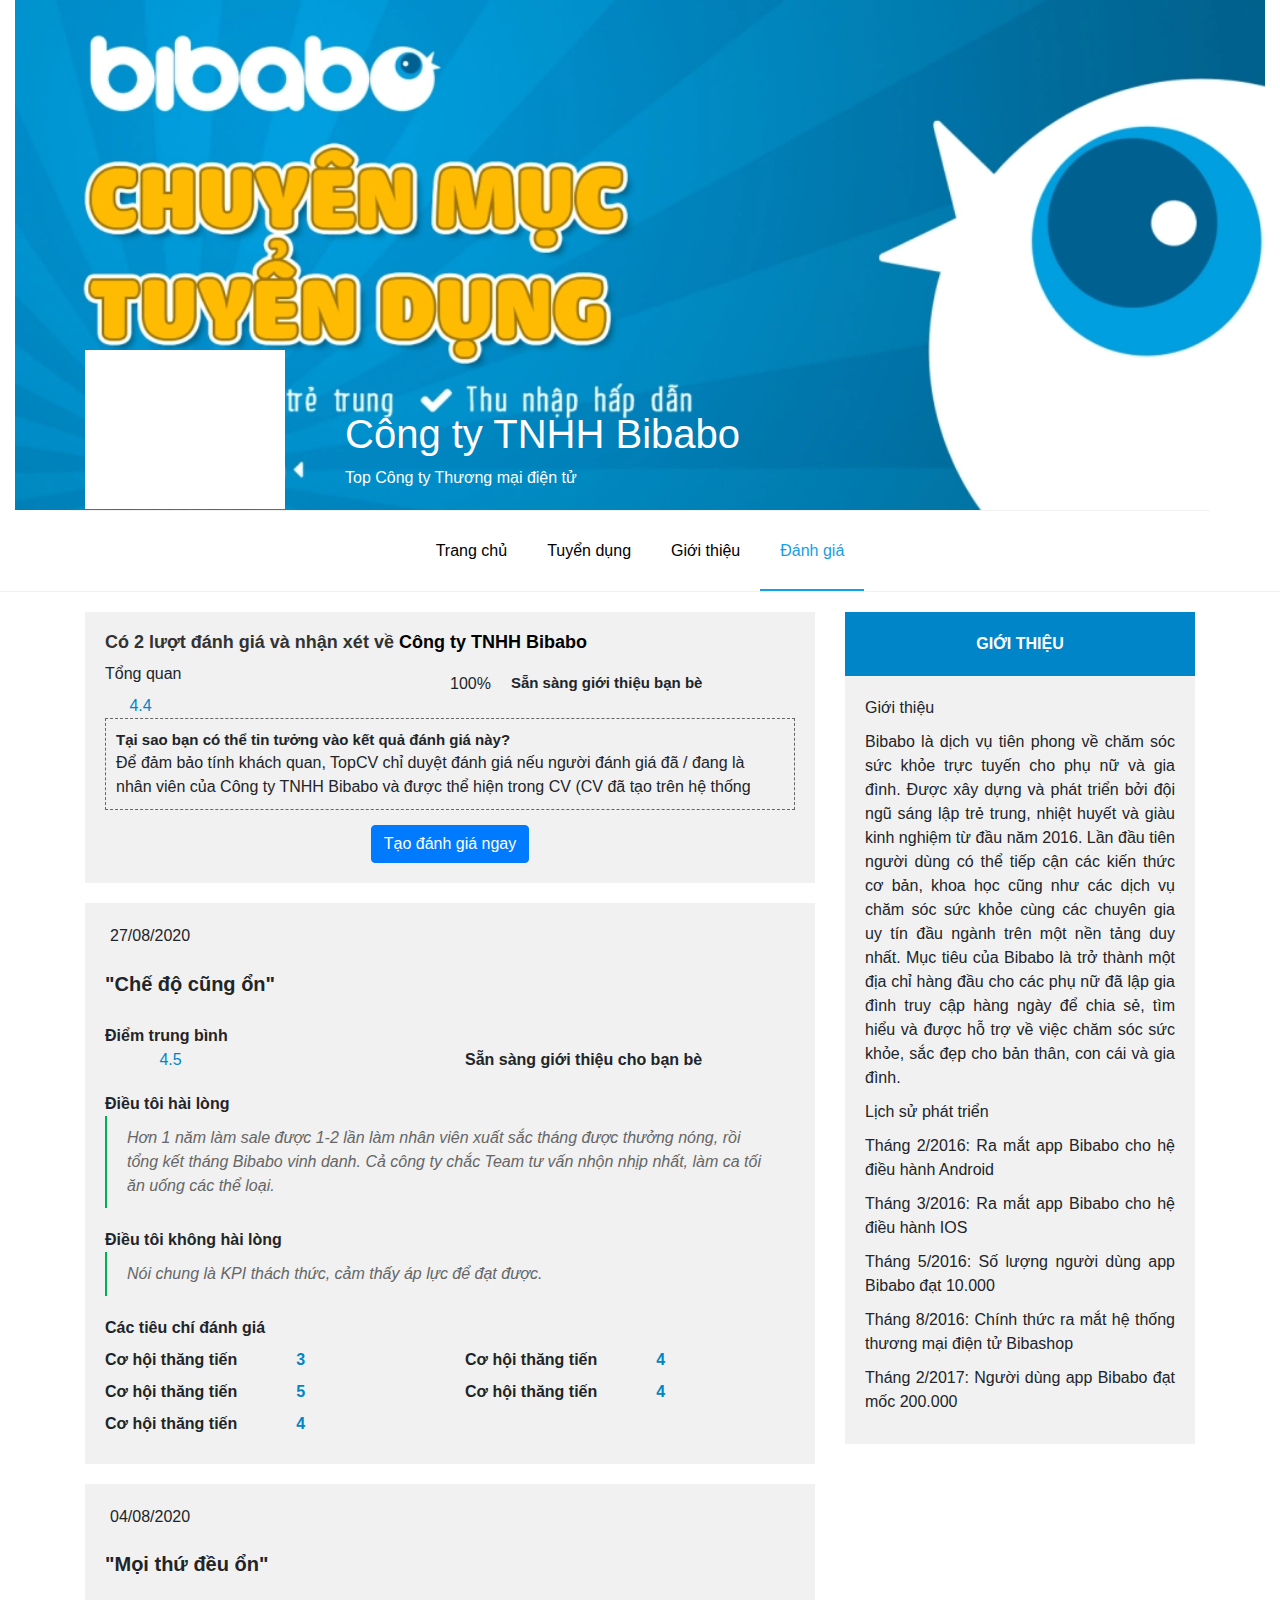
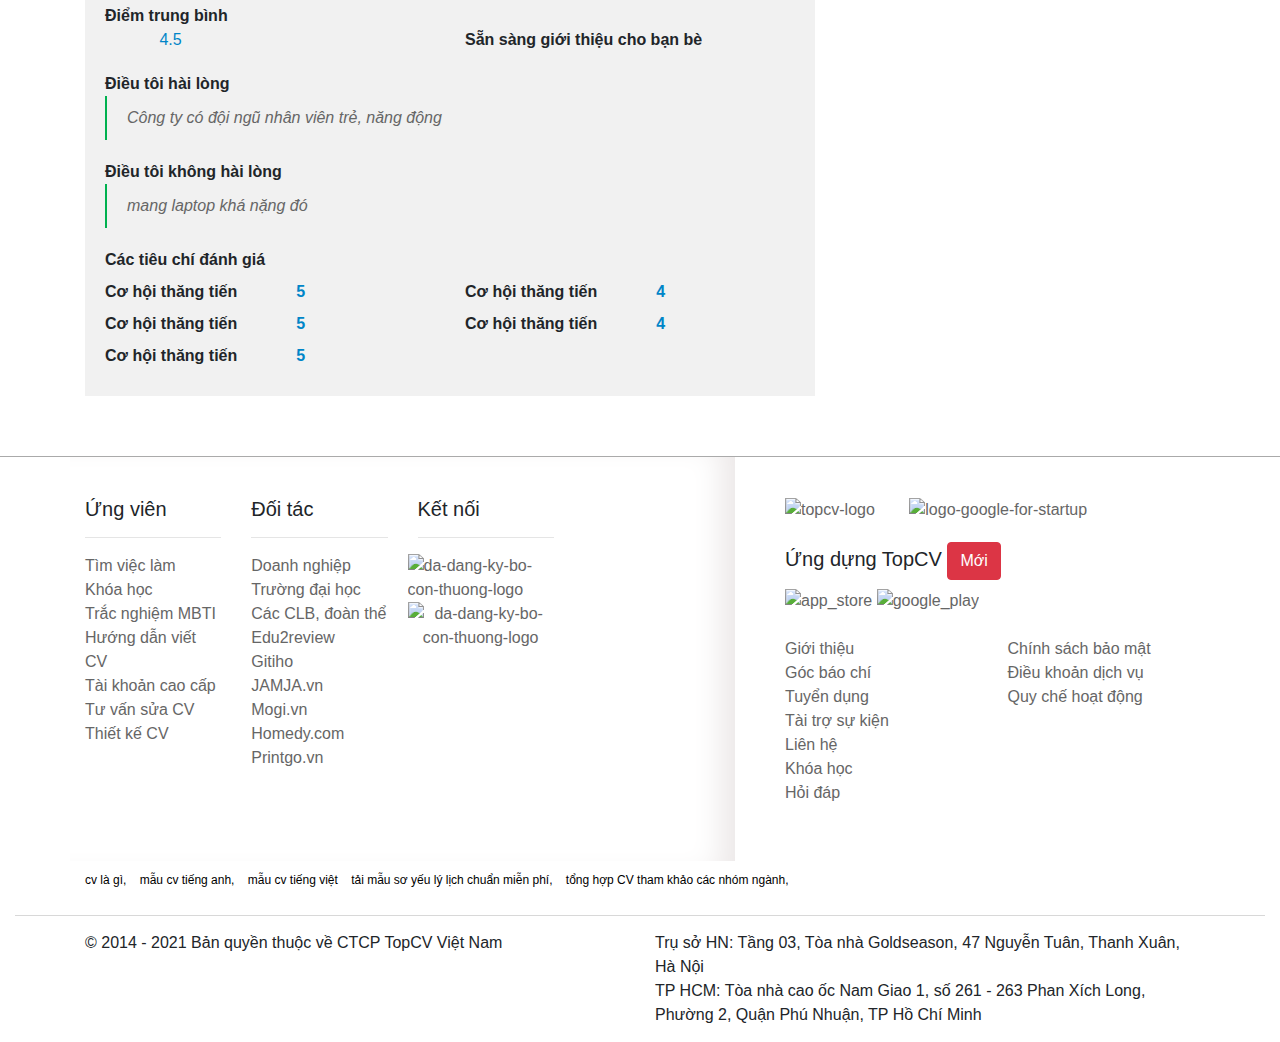
==== danhgia.html @ a56f19a6 "Test front-end" ====
<!doctype html>
<html lang="en">

<head>
    <title>Công ty TNHH Bibabo - Chuyên trang tuyển dụng</title>
    <!-- Required meta tags -->
    <meta charset="utf-8">
    <meta name="viewport" content="width=device-width, initial-scale=1, shrink-to-fit=no">
    <link rel="icon" href="https://www.topcv.vn/v3/images/new/favicon.ico" type="image/x-icon">

    <!-- Bootstrap CSS -->
    <link rel="stylesheet" href="css/bootstrap.min.css">
    <link rel="stylesheet" href="https://pro.fontawesome.com/releases/v5.10.0/css/all.css"
        integrity="sha384-AYmEC3Yw5cVb3ZcuHtOA93w35dYTsvhLPVnYs9eStHfGJvOvKxVfELGroGkvsg+p" crossorigin="anonymous" />
    <link rel="stylesheet" href="css/myCSS.css">

</head>

<body>
    <div class="container-fluid" id="header">
        <div id="banner">
            <!-- <img src="images/BM8U6FrysCcQpXoqJzgl.webp" alt="" style="width:100%; height: 480px;"> -->
            <div class="container" style="padding-top: 350px;">
                <div id="logo_head">
                    <img src="https://static.topcv.vn/company_logos/cong-ty-tnhh-bibabo-5f7d6b981f08b.jpg" alt="">
                </div>
                <div id="name_head">
                    <h1>Công ty TNHH Bibabo</h1>
                    <div>
                        <a href="#" style="color: #fff">Top Công ty Thương mại điện tử</a>
                    </div>
                </div>
            </div>
        </div>
        <div class="container" id="menu">
            <ul class="nav justify-content-center ">
                <li class="nav-item">
                    <a class="nav-link " href="index.html">Trang chủ</a>
                </li>
                <li class="nav-item">
                    <a class="nav-link " href="tuyendung.html">Tuyển dụng</a>
                </li>
                <li class="nav-item">
                    <a class="nav-link " href="gioithieu.html">Giới thiệu</a>
                </li>
                <li class="nav-item">
                    <a class="nav-link active" href="danhgia.html">Đánh giá</a>
                </li>
            </ul>
        </div>
    </div>
    <div id="main">
        <div class="container">
            <div id="review">
                <div class="row">
                    <div class="col-md-8 col-sm-8 col-xs-12">
                        <div class="box box_white">
                            <h2 style="font-size: 18px; font-weight: bold; color: #333;">Có 2 lượt đánh giá và nhận xét về <a href="#">Công ty TNHH Bibabo</a></h2>
                            <div class="row">
                                <div class="col-sm-6 col-xs-12">
                                    <div>
                                        <label for="">Tổng quan</label>
                                    </div>
                                    <div class="rating" style="margin-top: 5px; display: inline-block;">
                                        <span>
                                            <i class="fas fa-star"></i>
                                            <i class="fas fa-star"></i>
                                            <i class="fas fa-star"></i>
                                            <i class="fas fa-star"></i>
                                            <i class="far fa-star-half"></i>
                                        </span>
                                    </div>
                                    <span style="display: inline-block; margin-left: 20px; margin-top: 0px; color: #0085c8">4.4</span>
                                </div>
                                <div class="col-sm-6 col-xs-12" style="margin-top: 10px;">
                                    <div class="row">
                                        <div class="col-xs-4"><span id="c100">100%</span></div>
                                        <div class="col-xs-8" style="margin: 0 20px;; font-size: 15px;font-weight: bold;">
                                            Sẵn sàng giới thiệu bạn bè
                                        </div>
                                    </div>
                                </div>
                            </div>
                            <div style="border: 1px dashed #666; padding: 10px; margin-bottom: 15px;">
                                <div style="font-size: 15px; font-weight: bold">Tại sao bạn có thể tin tưởng vào kết quả đánh giá này? </div>
                                Để đảm bảo tính khách quan, TopCV chỉ duyệt đánh giá nếu người đánh giá đã / đang là nhân viên của Công ty TNHH Bibabo và được thể hiện trong CV (CV đã tạo trên hệ thống 
                            </div>
                            <div class="text-center">
                                <a href="" class="btn btn-primary">Tạo đánh giá ngay</a>
                            </div>
                        </div>
                        <div class="box box_white">
                            <div style="margin-bottom:20px">
                                <i class="far fa-calendar-alt" style="color:#0085c8 ;margin-right: 5px;font-size: 17px;"></i>27/08/2020
                            </div>
                            <div class="review_title">
                                <strong>"Chế độ cũng ổn"</strong>
                            </div>
                            <strong>Điểm trung bình</strong>
                            <div class="row" style="padding-bottom: 10px;">
                                <div class="col-sm-6">
                                    <div class="rating" style="margin: 5px 15px; display: inline-block;">
                                        <span>
                                            <i class="fas fa-star"></i>
                                            <i class="fas fa-star"></i>
                                            <i class="fas fa-star"></i>
                                            <i class="fas fa-star"></i>
                                            <i class="far fa-star-half"></i>
                                        </span>
                                    </div>
                                    <span style="display: inline-block; margin-left: 20px; margin-top: 0px; color: #0085c8">4.5</span>
                                </div>
                                <div class="col-sm-6">
                                    <div class="recommed">
                                        <p>
                                            <i class="fas fa-thumbs-up" style="margin-right: 10px; font-size: 25px; float: left"></i><strong>Sẵn sàng giới thiệu cho bạn bè</strong>
                                        </p>
                                    </div>   
                                </div>
                            </div>
                            <div class="review_text">
                                <strong>Điều tôi hài lòng</strong>
                                <blockquote>Hơn 1 năm làm sale được 1-2 lần làm nhân viên xuất sắc tháng được thưởng nóng, rồi tổng kết tháng Bibabo vinh danh. Cả công ty chắc Team tư vấn nhộn nhịp nhất, làm ca tối ăn uống các thể loại. </blockquote>
                                <strong>Điều tôi không hài lòng</strong>
                                <blockquote>Nói chung là KPI thách thức, cảm thấy áp lực để đạt được.</blockquote>
                            </div>
                            <label for="" style="display: block; font-weight: bold;">Các tiêu chí đánh giá</label>
                            <div class="row" style="font-weight: bold;">
                                <div class="col-sm-6 col-xs-12">
                                    <label for="" >Cơ hội thăng tiến</label>
                                    <div class="rating" style="margin: 5px 15px; display: inline-block;">
                                        <span>
                                            <i class="fas fa-star"></i>
                                            <i class="fas fa-star"></i>
                                            <i class="fas fa-star"></i>
                                            <i class="far fa-star"></i>
                                            <i class="far fa-star"></i>
                                        </span>
                                    </div>
                                    <span style="display: inline-block; margin-left: 20px; margin-top: 0px; color: #0085c8">3</span>
                                </div>
                                <div class="col-sm-6 col-xs-12">
                                    <label for="" >Cơ hội thăng tiến</label>
                                    <div class="rating" style="margin: 5px 15px; display: inline-block;">
                                        <span>
                                            <i class="fas fa-star"></i>
                                            <i class="fas fa-star"></i>
                                            <i class="fas fa-star"></i>
                                            <i class="fas fa-star"></i>
                                            <i class="far fa-star"></i>
                                        </span>
                                    </div>
                                    <span style="display: inline-block; margin-left: 20px; margin-top: 0px; color: #0085c8">4</span>
                                </div>
                                <div class="col-sm-6 col-xs-12">
                                    <label for="" >Cơ hội thăng tiến</label>
                                    <div class="rating" style="margin: 5px 15px; display: inline-block;">
                                        <span>
                                            <i class="fas fa-star"></i>
                                            <i class="fas fa-star"></i>
                                            <i class="fas fa-star"></i>
                                            <i class="fas fa-star"></i>
                                            <i class="fas fa-star"></i>
                                        </span>
                                    </div>
                                    <span style="display: inline-block; margin-left: 20px; margin-top: 0px; color: #0085c8">5</span>
                                </div>
                                <div class="col-sm-6 col-xs-12">
                                    <label for="" >Cơ hội thăng tiến</label>
                                    <div class="rating" style="margin: 5px 15px; display: inline-block;">
                                        <span>
                                            <i class="fas fa-star"></i>
                                            <i class="fas fa-star"></i>
                                            <i class="fas fa-star"></i>
                                            <i class="fas fa-star"></i>
                                            <i class="far fa-star"></i>
                                        </span>
                                    </div>
                                    <span style="display: inline-block; margin-left: 20px; margin-top: 0px; color: #0085c8">4</span>
                                </div>
                                <div class="col-sm-6 col-xs-12">
                                    <label for="" >Cơ hội thăng tiến</label>
                                    <div class="rating" style="margin: 5px 15px; display: inline-block;">
                                        <span>
                                            <i class="fas fa-star"></i>
                                            <i class="fas fa-star"></i>
                                            <i class="fas fa-star"></i>
                                            <i class="fas fa-star"></i>
                                            <i class="far fa-star"></i>
                                        </span>
                                    </div>
                                    <span style="display: inline-block; margin-left: 20px; margin-top: 0px; color: #0085c8">4</span>
                                </div>
                            </div>
                        </div>
                        <div class="box box_white">
                            <div style="margin-bottom:20px">
                                <i class="far fa-calendar-alt" style="color:#0085c8 ;margin-right: 5px;font-size: 17px;"></i>04/08/2020
                            </div>
                            <div class="review_title">
                                <strong>"Mọi thứ đều ổn"</strong>
                            </div>
                            <strong>Điểm trung bình</strong>
                            <div class="row" style="padding-bottom: 10px;">
                                <div class="col-sm-6">
                                    <div class="rating" style="margin: 5px 15px; display: inline-block;">
                                        <span>
                                            <i class="fas fa-star"></i>
                                            <i class="fas fa-star"></i>
                                            <i class="fas fa-star"></i>
                                            <i class="fas fa-star"></i>
                                            <i class="far fa-star-half"></i>
                                        </span>
                                    </div>
                                    <span style="display: inline-block; margin-left: 20px; margin-top: 0px; color: #0085c8">4.5</span>
                                </div>
                                <div class="col-sm-6">
                                    <div class="recommed">
                                        <p>
                                            <i class="fas fa-thumbs-up" style="margin-right: 10px; font-size: 25px; float: left"></i><strong>Sẵn sàng giới thiệu cho bạn bè</strong>
                                        </p>
                                    </div>   
                                </div>
                            </div>
                            <div class="review_text">
                                <strong>Điều tôi hài lòng</strong>
                                <blockquote>Công ty có đội ngũ nhân viên trẻ, năng động</blockquote>
                                <strong>Điều tôi không hài lòng</strong>
                                <blockquote>mang laptop khá nặng đó</blockquote>
                            </div>
                            <label for="" style="display: block; font-weight: bold;">Các tiêu chí đánh giá</label>
                            <div class="row" style="font-weight: bold;">
                                <div class="col-sm-6 col-xs-12">
                                    <label for="" >Cơ hội thăng tiến</label>
                                    <div class="rating" style="margin: 5px 15px; display: inline-block;">
                                        <span>
                                            <i class="fas fa-star"></i>
                                            <i class="fas fa-star"></i>
                                            <i class="fas fa-star"></i>
                                            <i class="fas fa-star"></i>
                                            <i class="fas fa-star"></i>
                                        </span>
                                    </div>
                                    <span style="display: inline-block; margin-left: 20px; margin-top: 0px; color: #0085c8">5</span>
                                </div>
                                <div class="col-sm-6 col-xs-12">
                                    <label for="" >Cơ hội thăng tiến</label>
                                    <div class="rating" style="margin: 5px 15px; display: inline-block;">
                                        <span>
                                            <i class="fas fa-star"></i>
                                            <i class="fas fa-star"></i>
                                            <i class="fas fa-star"></i>
                                            <i class="fas fa-star"></i>
                                            <i class="far fa-star"></i>
                                        </span>
                                    </div>
                                    <span style="display: inline-block; margin-left: 20px; margin-top: 0px; color: #0085c8">4</span>
                                </div>
                                <div class="col-sm-6 col-xs-12">
                                    <label for="" >Cơ hội thăng tiến</label>
                                    <div class="rating" style="margin: 5px 15px; display: inline-block;">
                                        <span>
                                            <i class="fas fa-star"></i>
                                            <i class="fas fa-star"></i>
                                            <i class="fas fa-star"></i>
                                            <i class="fas fa-star"></i>
                                            <i class="fas fa-star"></i>
                                        </span>
                                    </div>
                                    <span style="display: inline-block; margin-left: 20px; margin-top: 0px; color: #0085c8">5</span>
                                </div>
                                <div class="col-sm-6 col-xs-12">
                                    <label for="" >Cơ hội thăng tiến</label>
                                    <div class="rating" style="margin: 5px 15px; display: inline-block;">
                                        <span>
                                            <i class="fas fa-star"></i>
                                            <i class="fas fa-star"></i>
                                            <i class="fas fa-star"></i>
                                            <i class="fas fa-star"></i>
                                            <i class="far fa-star"></i>
                                        </span>
                                    </div>
                                    <span style="display: inline-block; margin-left: 20px; margin-top: 0px; color: #0085c8">4</span>
                                </div>
                                <div class="col-sm-6 col-xs-12">
                                    <label for="" >Cơ hội thăng tiến</label>
                                    <div class="rating" style="margin: 5px 15px; display: inline-block;">
                                        <span>
                                            <i class="fas fa-star"></i>
                                            <i class="fas fa-star"></i>
                                            <i class="fas fa-star"></i>
                                            <i class="fas fa-star"></i>
                                            <i class="fas fa-star"></i>
                                        </span>
                                    </div>
                                    <span style="display: inline-block; margin-left: 20px; margin-top: 0px; color: #0085c8">5</span>
                                </div>
                            </div>
                        </div>
                        <div class="clearfix"></div>

                    </div>
                    <div class="col-md-4 col-sm-4 col-xs-12">
                        <div class="title_contact">
                            Giới thiệu
                        </div>
                        <div class="content_contact box_white" style="text-align: justify; padding: 20px; margin-bottom: 20px;">
                            <p>Giới thiệu</p>
                            <p>Bibabo là dịch vụ tiên phong về chăm sóc sức khỏe trực tuyến cho phụ nữ và gia đình. Được
                                xây dựng và phát triển bởi đội ngũ sáng lập trẻ trung, nhiệt huyết và giàu kinh nghiệm
                                từ đầu năm 2016. Lần đầu tiên người dùng có thể tiếp cận các kiến thức cơ bản, khoa học
                                cũng như các dịch vụ chăm sóc sức khỏe cùng các chuyên gia uy tín đầu ngành trên một nền
                                tảng duy nhất. Mục tiêu của Bibabo là trở thành một địa chỉ hàng đầu cho các phụ nữ đã
                                lập gia đình truy cập hàng ngày để chia sẻ, tìm hiểu và được hỗ trợ về việc chăm sóc sức
                                khỏe, sắc đẹp cho bản thân, con cái và gia đình.</p>
                            <p>Lịch sử phát triển</p>
                            <p>Tháng 2/2016: Ra mắt app Bibabo cho hệ điều hành Android</p>
                            <p>Tháng 3/2016: Ra mắt app Bibabo cho hệ điều hành IOS</p>
                            <p>Tháng 5/2016: Số lượng người dùng app Bibabo đạt 10.000</p>
                            <p>Tháng 8/2016: Chính thức ra mắt hệ thống thương mại điện tử Bibashop</p>
                            <p>Tháng 2/2017: Người dùng app Bibabo đạt mốc 200.000</p>
                        </div>
                        <div class="map" style="border: 2px solid #fff;margin-bottom: 30px;">
                            <iframe style="height: 100%; width: 100%;" id="map"
                              src="https://www.google.com/maps/embed?pb=!1m18!1m12!1m3!1d3724.7986707040295!2d105.81377695080275!3d21.0007059940419!2m3!1f0!2f0!3f0!3m2!1i1024!2i768!4f13.1!3m3!1m2!1s0x3135ac9b3f23b42b%3A0x49fa01aaa06d239b!2sVinhomes%20Royal%20City!5e0!3m2!1svi!2s!4v1604622044796!5m2!1svi!2s"
                              width="100%" height="450" frameborder="0" style="border:0;" allowfullscreen="" aria-hidden="false"
                              tabindex="0"></iframe>
                          </div>
                    </div>
                </div>
            </div>
        </div>  
    </div>
    <div class="container-fluid" id="footer">
        <div id="footer_top">
            <div class="container">
                <div class="row">
                    <div class="col-md-7 col-sm-12 footer_top_left">
                        <div class="row">
                            <div class="col-xs-6 col-sm-3 ">
                                <h5>Ứng viên</h5>
                                <hr>
                                <ul style="padding-left: 0;">
                                    <li><a href="#">Tìm việc làm</a></li>
                                    <li><a href="#">Khóa học</a></li>
                                    <li><a href="#">Trắc nghiệm MBTI</a></li>
                                    <li><a href="#">Hướng dẫn viết CV</a></li>
                                    <li><a href="#">Tài khoản cao cấp</a></li>
                                    <li><a href="#">Tư vấn sửa CV</a></li>
                                    <li><a href="#">Thiết kế CV</a></li>
                                </ul>
                            </div>
                            <div class="col-xs-6 col-sm-3 ">
                                <h5>Đối tác</h5>
                                <hr>
                                <ul style="padding-left: 0;">
                                    <li><a href="#">Doanh nghiệp</a></li>
                                    <li><a href="#">Trường đại học</a></li>
                                    <li><a href="#">Các CLB, đoàn thể</a></li>
                                    <li><a href="#">Edu2review</a></li>
                                    <li><a href="#">Gitiho</a></li>
                                    <li><a href="#">JAMJA.vn</a></li>
                                    <li><a href="#">Mogi.vn</a></li>
                                    <li><a href="#">Homedy.com</a></li>
                                    <li><a href="#">Printgo.vn</a></li>
                                </ul>
                            </div>
                            <div class="col-xs-6 col-sm-3 ">
                                <h5>Kết nối</h5>
                                <hr>
                                <ul style="padding-left: 0;">
                                    <li>
                                        <div class="icon_footer">
                                            <i class="fab fa-facebook-f"></i>
                                            <i class="fab fa-twitter"></i>
                                            <i class="fab fa-linkedin-in"></i>
                                            <i class="fab fa-youtube"></i>
                                        </div>
                                    </li>
                                    <li>
                                        <a href="#">
                                            <img src="https://www.topcv.vn/images/bct.jpg"
                                                alt="da-dang-ky-bo-con-thuong-logo"
                                                style="max-height: 56px; margin-left: -10px;">
                                        </a>
                                    </li>
                                    <li>
                                        <a href="#" style="max-height: 56px; text-align: center">
                                            <img src="//images.dmca.com/Badges/_dmca_premi_badge_2.png?ID=1b16a667-a95e-4730-846f-46f962522fce"
                                                alt="da-dang-ky-bo-con-thuong-logo"
                                                style="max-height: 56px; margin-left: -10px;">
                                        </a>
                                    </li>
                                </ul>
                            </div>
                        </div>
                    </div>
                    <div class="col-md-5 col-sm-12 footer_top_right">
                        <div class="footer_logo" style="margin-bottom: 20px;">
                            <a href="#">
                                <img src="https://www.topcv.vn/v3/images/topcv-logo-4.png" alt="topcv-logo"
                                    style="width: 110px;">
                            </a>
                            <a href="#">
                                <img src="https://www.topcv.vn/images/banner/logo-google-for-startup.png"
                                    alt="logo-google-for-startup" style="margin-left: 30px; width: 170px;">
                            </a>
                        </div>
                        <h5>Ứng dựng TopCV <span class="btn btn-danger">Mới</span></h5>
                        <a href="#">
                            <img src="https://www.topcv.vn/v3/images/new/app-store-badge.png" alt="app_store"
                                style="width: 120px;">
                        </a>
                        <a href="#">
                            <img src="https://www.topcv.vn/v3/images/new/google-play-badge.png"
                                alt="google_play" style="width: 120px;">
                        </a>
                        <br><br>
                        <div class="row">
                            <div class="col-xs-6 col-sm-6">
                                <ul style="padding-left: 0;">
                                    <li><a href="#">Giới thiệu</a></li>
                                    <li><a href="#">Góc báo chí</a></li>
                                    <li><a href="#">Tuyển dụng</a></li>
                                    <li><a href="#">Tài trợ sự kiện</a></li>
                                    <li><a href="#">Liên hệ</a></li>
                                    <li><a href="#">Khóa học</a></li>
                                    <li><a href="#">Hỏi đáp</a></li>
                                </ul>
                            </div>
                            <div class="col-xs-6 col-sm-6">
                                <ul style="padding-left: 0;">
                                    <li><a href="#">Chính sách bảo mật</a></li>
                                    <li><a href="#">Điều khoản dịch vụ</a></li>
                                    <li><a href="#">Quy chế hoạt động</a></li>
                                </ul>
                            </div>
                        </div>
                    </div>
                </div>
            </div>
        </div>
        <div id="footer_body">
            <div class="container">
                <ul class="list_keyword">
                    <li><a href="">cv là gì,</a></li>
                    <li><a href="">mẫu cv tiếng anh,</a></li>
                    <li><a href="">mẫu cv tiếng việt</a></li>
                    <li><a href="">tải mẫu sơ yếu lý lịch chuẩn miễn phí,</a></li>
                    <li><a href="">tổng hợp CV tham khảo các nhóm ngành,</a></li>
                </ul>
            </div>
        </div>
        <div id="footer_bottom">
            <div class="container">
                <div class="row">
                    <div class="col-md-6 col-sm-12">
                        © 2014 - 2021 Bản quyền thuộc về CTCP TopCV Việt Nam
                    </div>
                    <div class="col-md-6 col-sm-12">
                        Trụ sở HN: Tầng 03, Tòa nhà Goldseason, 47 Nguyễn Tuân, Thanh Xuân, Hà Nội
                        <br>
                        TP HCM: Tòa nhà cao ốc Nam Giao 1, số 261 - 263 Phan Xích Long, Phường 2, Quận Phú
                        Nhuận, TP Hồ Chí Minh
                    </div>
                </div>
            </div>
        </div>
    </div>

    <!-- Optional JavaScript -->
    <!-- jQuery first, then Popper.js, then Bootstrap JS -->
    <script src="https://code.jquery.com/jquery-3.3.1.slim.min.js"
        integrity="sha384-q8i/X+965DzO0rT7abK41JStQIAqVgRVzpbzo5smXKp4YfRvH+8abtTE1Pi6jizo"
        crossorigin="anonymous"></script>
    <script src="https://cdnjs.cloudflare.com/ajax/libs/popper.js/1.14.7/umd/popper.min.js"
        integrity="sha384-UO2eT0CpHqdSJQ6hJty5KVphtPhzWj9WO1clHTMGa3JDZwrnQq4sF86dIHNDz0W1"
        crossorigin="anonymous"></script>
    <script src="https://stackpath.bootstrapcdn.com/bootstrap/4.3.1/js/bootstrap.min.js"
        integrity="sha384-JjSmVgyd0p3pXB1rRibZUAYoIIy6OrQ6VrjIEaFf/nJGzIxFDsf4x0xIM+B07jRM"
        crossorigin="anonymous"></script>
</body>

</html>
---- css/myCSS.css ----
* {
    box-sizing: border-box;
    font-family: Arial, Helvetica, sans-serif;
}
li{
	list-style-type: none;
}
a{
	color: #000;
	text-decoration: none;
}
a:hover{
	text-decoration: none;
}
p{
    margin: 0 0 10px;
}
ul{
    padding-left: 0;
}
#header{
    border-bottom: 1px solid #f2f2f2;
    margin-bottom: 20px;
}
#banner{
    background-image: url('../images/banner.jpg');
    background-size: cover ;
    color: #fff;
}
#logo_head{
    width: 200px;
    height: 159px;
    float: left;
    background-color: #fff;
    display: flex;
    flex-direction: row;
    align-items: center;
    justify-content: center;
    padding: 8px;
}
#name_head{
    padding: 60px 0 20px 260px;
}
#menu{
    border-top: 1px solid #f2f2f2;
}
#menu li a {
    display: inline-block;
    padding: 20px;
    text-decoration: none;
    line-height: 40px;
    height: 80px;
    color: #000000;
}
#menu li a.active{
    color: #14a0e6;
    border-bottom: 2px solid #14a0e6;
}
#menu li a:hover{
    color: #14a0e6;
    border-bottom: 2px solid #14a0e6;
}
/* .nav_fix{
    position: fixed; top: 0; left: 0; width: 100%;  z-index: 10;
} */
/* #main{
    background-color: #fff;
} */
#main{
    padding-bottom: 40px;
}
.main_top{
    text-align: center;
    padding: 40px 20px 20px;
}
.main_top hr{
    width: 420px;
    max-width: 80%;
    border-top: 1px solid #aaa;
}
.main_bottom .wrapper-item{
    padding: 15px ;
}
.main_bottom .item{
    padding: 15px 20px;
    background: #fff;
    box-shadow: 0 1px 2px 1px rgb(206, 203, 203);
    color: #777;
}
.main_bottom .item:hover{
    border: 1px solid #b3b3b3;
}
.main_bottom .item .title{
    text-transform: uppercase;
    padding-bottom: 15px;
}
#infor{
    margin: 40px 0px;
}
#infor{
    background-color: #fff;
}
#infor .item-box{
    font-size: 16px;
    text-transform: uppercase;
    padding: 7px 0;
}
#infor .icon-box{
    font-size: 100px;
    color: #777;
}
#infor .val-box{
    font-size: 30px;
    font-weight: 700;
    color: #14a0e6;
}
#product_content{
    padding: 10px 70px;
}
.title_contact{
    padding: 20px;
    text-transform: uppercase;
    color: #fff;
    font-weight: 700;
    background-color: #0085c8;
    text-align: center;
}
.content_contact{
    background: #fff;
    padding: 20px 0;
}
#footer{
    border-top: 1px solid #aaa;
}
#footer_top a{
    color: #666;
}
.footer_top_left{
    padding-top: 40px ;
    padding-bottom: 40px;
    box-shadow: inset -30px 1px 30px -16px rgb(236, 232, 232);
}
.footer_top_right{
    padding: 40px 10px 40px 50px;
}
#footer_body{
    font-size: 12px;
    padding: 10px 0;
    border-bottom: 1px solid rgb(216, 216, 216);
}
.list_keyword{
    padding-left: 0;
    margin-left: -5px;
}
.list_keyword li{
    display: inline-block;
    padding-right: 5px;
    padding-left: 5px;
}
#footer_bottom{
    padding: 15px 0;
}
/* ---------------- */
/* tuyendung.html */
.main_search{
    padding: 20px;
    margin-bottom: 20px;
}
/* ---------------- */
/* giiithieu.html */
#images{
    padding-bottom: 40px;
}
#policy .policy_box{
    min-height: 500px;
    background: #fff;
    padding: 25px 20px;
    box-shadow: 0 1px 2px 2px #eee;
}
#policy .icon-box{
    background-color: #0585c5;
    width: 80px;
    height: 80px;
    border-radius: 50%;
    color: #fff;
    text-align: center;
    line-height: 85px;
    margin: 20px auto;
}
#policy .title-box {
    text-align: center;
    margin: 10px 0;
    text-transform: uppercase;
    font-weight: bold;
}
#policy .val-box {
    text-align: left;
    margin: 10px 0;
}
/* ---------------- */
/* đánh giá.html */
.box{
    padding: 20px;
    margin-bottom: 20px;
}
.box_white{
    background-color:rgb(241, 241, 241);
}
.review_title{
    font-size: 20px;
    margin-bottom: 25px;
}
blockquote{
    font-size: inherit;
    font-style: italic;
    color: #666;
    border-left: 2px solid #00b14f;
    padding: 10px 20px;
    margin: 0 0 20px;
}
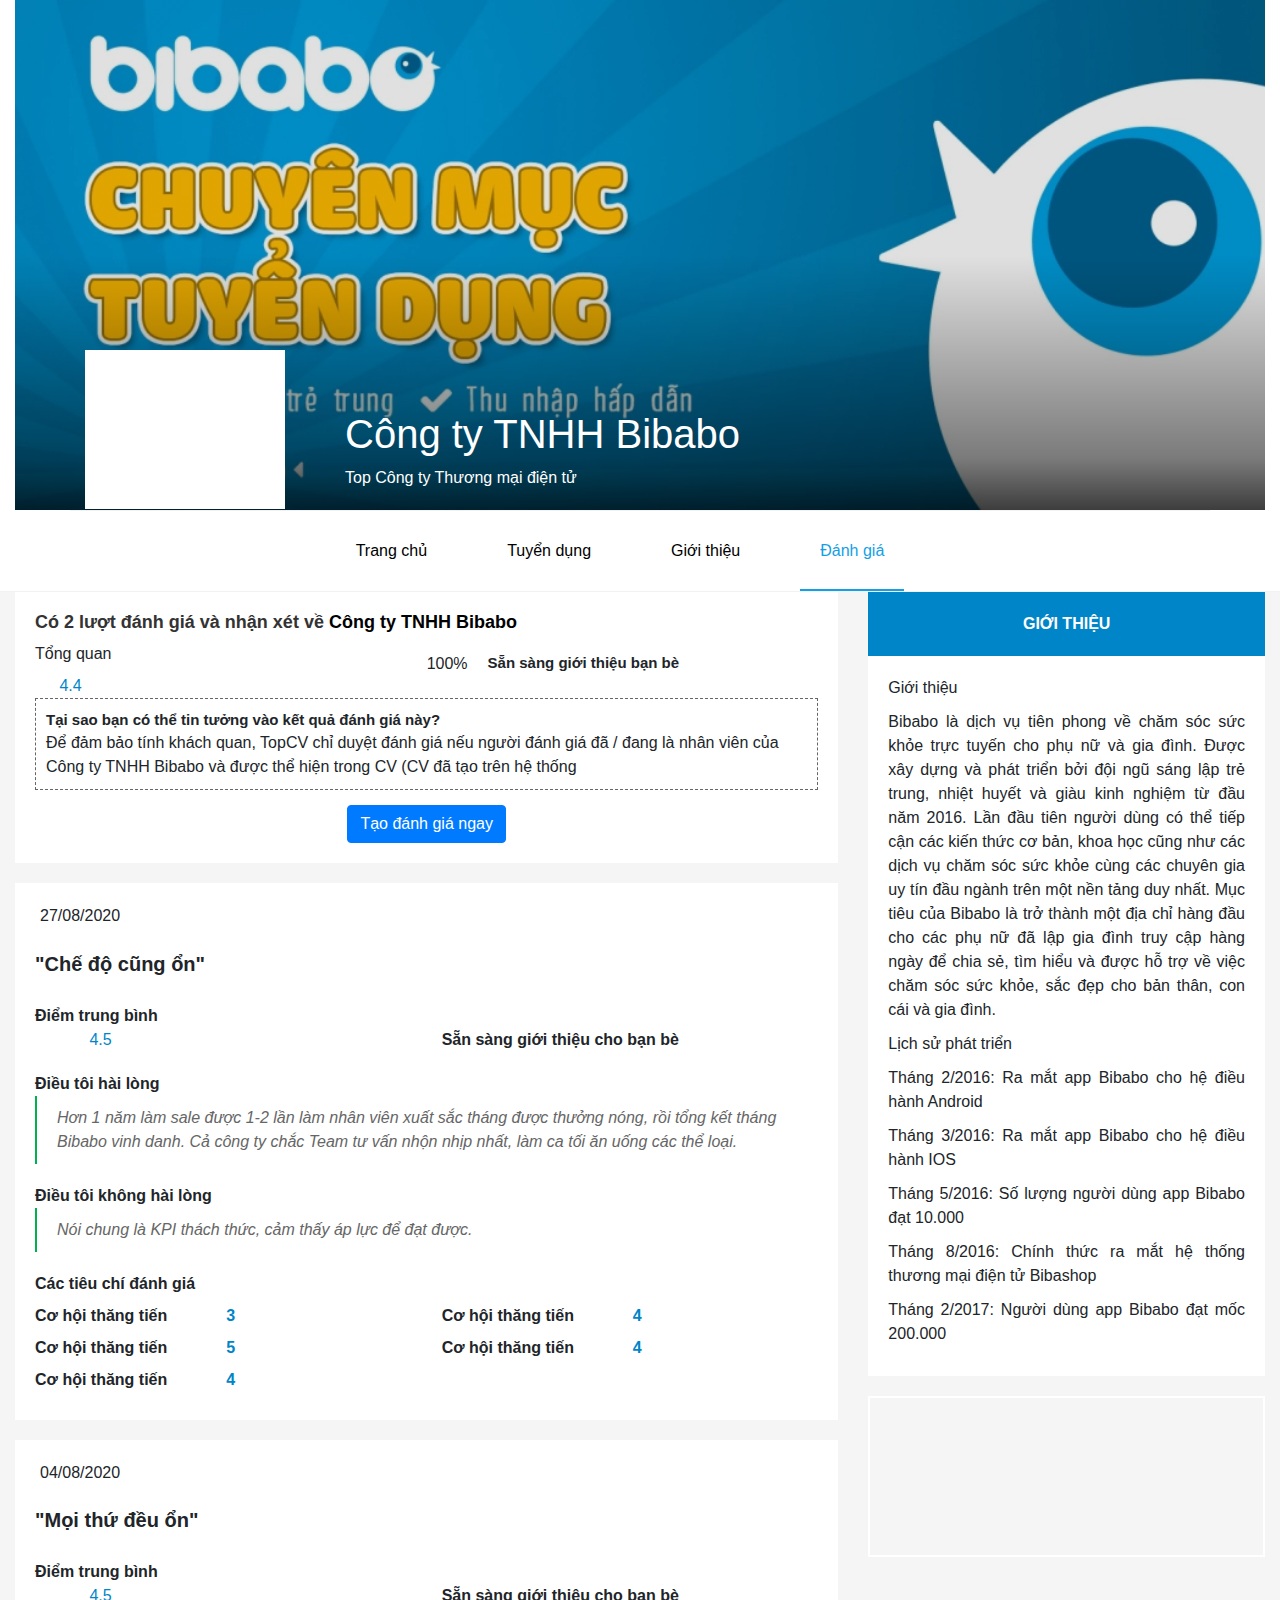
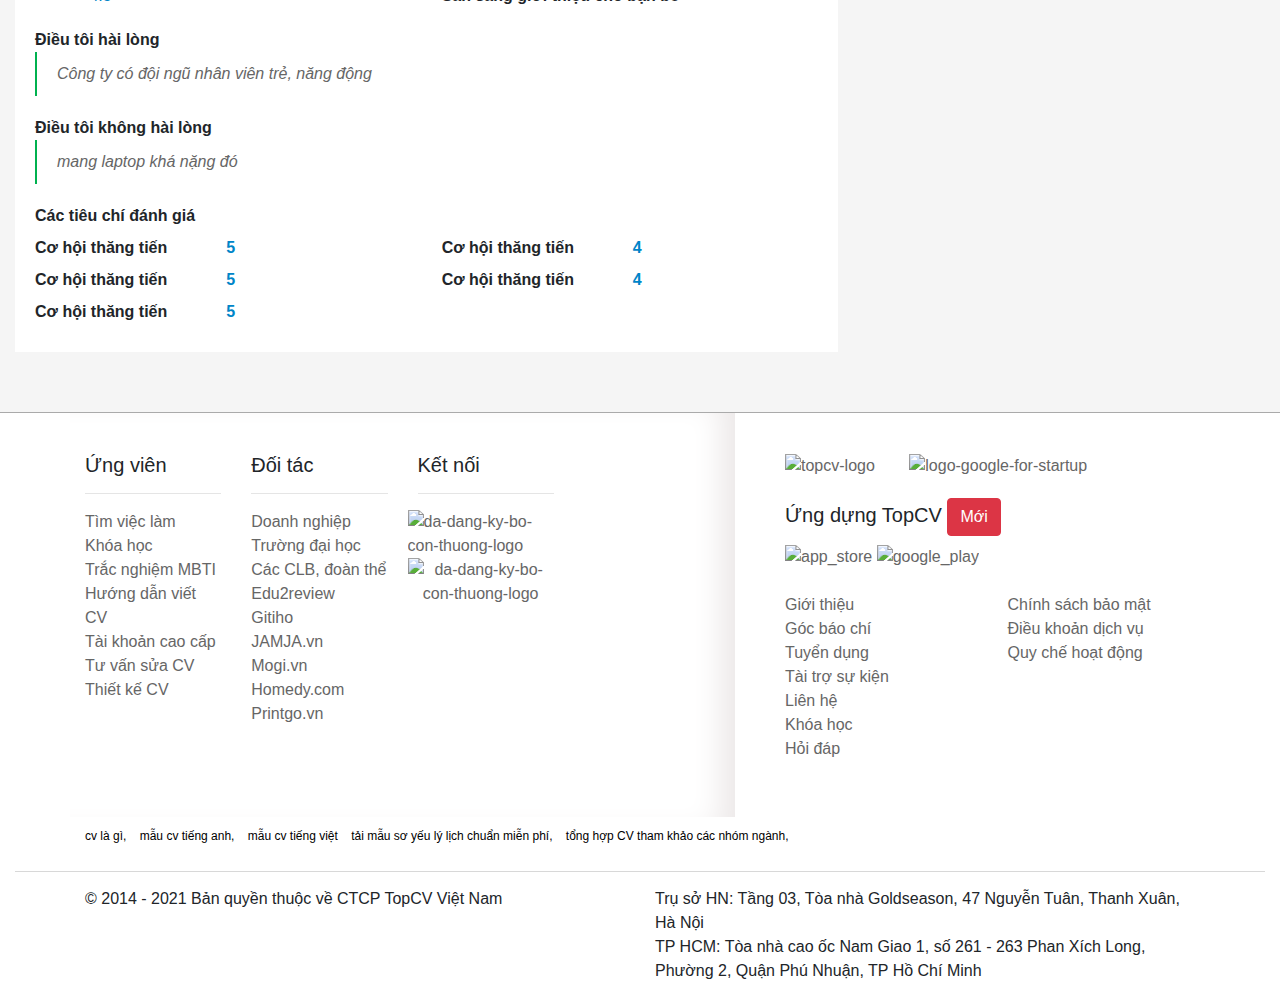
==== commit 91f140cc: "update responsive" ====
--- a/danhgia.html
+++ b/danhgia.html
@@ -19,15 +19,16 @@
 <body>
     <div class="container-fluid" id="header">
         <div id="banner">
-            <!-- <img src="images/BM8U6FrysCcQpXoqJzgl.webp" alt="" style="width:100%; height: 480px;"> -->
-            <div class="container" style="padding-top: 350px;">
-                <div id="logo_head">
-                    <img src="https://static.topcv.vn/company_logos/cong-ty-tnhh-bibabo-5f7d6b981f08b.jpg" alt="">
-                </div>
-                <div id="name_head">
-                    <h1>Công ty TNHH Bibabo</h1>
-                    <div>
-                        <a href="#" style="color: #fff">Top Công ty Thương mại điện tử</a>
+            <div class="cover_body">
+                <div class="container">
+                    <div id="logo_head">
+                        <img src="https://static.topcv.vn/company_logos/cong-ty-tnhh-bibabo-5f7d6b981f08b.jpg" alt="">
+                    </div>
+                    <div id="name_head">
+                        <h1>Công ty TNHH Bibabo</h1>
+                        <div>
+                            <a href="#" style="color: #fff">Top Công ty Thương mại điện tử</a>
+                        </div>
                     </div>
                 </div>
             </div>
@@ -50,12 +51,13 @@
         </div>
     </div>
     <div id="main">
-        <div class="container">
+        <div class="container" style="max-width: initial;">
             <div id="review">
                 <div class="row">
-                    <div class="col-md-8 col-sm-8 col-xs-12">
+                    <div class="col-md-8 col-xs-12">
                         <div class="box box_white">
-                            <h2 style="font-size: 18px; font-weight: bold; color: #333;">Có 2 lượt đánh giá và nhận xét về <a href="#">Công ty TNHH Bibabo</a></h2>
+                            <h2 style="font-size: 18px; font-weight: bold; color: #333;">Có 2 lượt đánh giá và nhận xét
+                                về <a href="#">Công ty TNHH Bibabo</a></h2>
                             <div class="row">
                                 <div class="col-sm-6 col-xs-12">
                                     <div>
@@ -70,20 +72,24 @@
                                             <i class="far fa-star-half"></i>
                                         </span>
                                     </div>
-                                    <span style="display: inline-block; margin-left: 20px; margin-top: 0px; color: #0085c8">4.4</span>
+                                    <span
+                                        style="display: inline-block; margin-left: 20px; margin-top: 0px; color: #0085c8">4.4</span>
                                 </div>
                                 <div class="col-sm-6 col-xs-12" style="margin-top: 10px;">
                                     <div class="row">
                                         <div class="col-xs-4"><span id="c100">100%</span></div>
-                                        <div class="col-xs-8" style="margin: 0 20px;; font-size: 15px;font-weight: bold;">
+                                        <div class="col-xs-8"
+                                            style="margin: 0 20px;; font-size: 15px;font-weight: bold;">
                                             Sẵn sàng giới thiệu bạn bè
                                         </div>
                                     </div>
                                 </div>
                             </div>
                             <div style="border: 1px dashed #666; padding: 10px; margin-bottom: 15px;">
-                                <div style="font-size: 15px; font-weight: bold">Tại sao bạn có thể tin tưởng vào kết quả đánh giá này? </div>
-                                Để đảm bảo tính khách quan, TopCV chỉ duyệt đánh giá nếu người đánh giá đã / đang là nhân viên của Công ty TNHH Bibabo và được thể hiện trong CV (CV đã tạo trên hệ thống 
+                                <div style="font-size: 15px; font-weight: bold">Tại sao bạn có thể tin tưởng vào kết quả
+                                    đánh giá này? </div>
+                                Để đảm bảo tính khách quan, TopCV chỉ duyệt đánh giá nếu người đánh giá đã / đang là
+                                nhân viên của Công ty TNHH Bibabo và được thể hiện trong CV (CV đã tạo trên hệ thống
                             </div>
                             <div class="text-center">
                                 <a href="" class="btn btn-primary">Tạo đánh giá ngay</a>
@@ -91,7 +97,8 @@
                         </div>
                         <div class="box box_white">
                             <div style="margin-bottom:20px">
-                                <i class="far fa-calendar-alt" style="color:#0085c8 ;margin-right: 5px;font-size: 17px;"></i>27/08/2020
+                                <i class="far fa-calendar-alt"
+                                    style="color:#0085c8 ;margin-right: 5px;font-size: 17px;"></i>27/08/2020
                             </div>
                             <div class="review_title">
                                 <strong>"Chế độ cũng ổn"</strong>
@@ -108,94 +115,105 @@
                                             <i class="far fa-star-half"></i>
                                         </span>
                                     </div>
-                                    <span style="display: inline-block; margin-left: 20px; margin-top: 0px; color: #0085c8">4.5</span>
+                                    <span
+                                        style="display: inline-block; margin-left: 20px; margin-top: 0px; color: #0085c8">4.5</span>
                                 </div>
                                 <div class="col-sm-6">
                                     <div class="recommed">
                                         <p>
-                                            <i class="fas fa-thumbs-up" style="margin-right: 10px; font-size: 25px; float: left"></i><strong>Sẵn sàng giới thiệu cho bạn bè</strong>
+                                            <i class="fas fa-thumbs-up"
+                                                style="margin-right: 10px; font-size: 25px; float: left"></i><strong>Sẵn
+                                                sàng giới thiệu cho bạn bè</strong>
                                         </p>
-                                    </div>   
+                                    </div>
                                 </div>
                             </div>
                             <div class="review_text">
                                 <strong>Điều tôi hài lòng</strong>
-                                <blockquote>Hơn 1 năm làm sale được 1-2 lần làm nhân viên xuất sắc tháng được thưởng nóng, rồi tổng kết tháng Bibabo vinh danh. Cả công ty chắc Team tư vấn nhộn nhịp nhất, làm ca tối ăn uống các thể loại. </blockquote>
+                                <blockquote>Hơn 1 năm làm sale được 1-2 lần làm nhân viên xuất sắc tháng được thưởng
+                                    nóng, rồi tổng kết tháng Bibabo vinh danh. Cả công ty chắc Team tư vấn nhộn nhịp
+                                    nhất, làm ca tối ăn uống các thể loại. </blockquote>
                                 <strong>Điều tôi không hài lòng</strong>
                                 <blockquote>Nói chung là KPI thách thức, cảm thấy áp lực để đạt được.</blockquote>
                             </div>
                             <label for="" style="display: block; font-weight: bold;">Các tiêu chí đánh giá</label>
                             <div class="row" style="font-weight: bold;">
                                 <div class="col-sm-6 col-xs-12">
-                                    <label for="" >Cơ hội thăng tiến</label>
-                                    <div class="rating" style="margin: 5px 15px; display: inline-block;">
-                                        <span>
-                                            <i class="fas fa-star"></i>
-                                            <i class="fas fa-star"></i>
-                                            <i class="fas fa-star"></i>
-                                            <i class="far fa-star"></i>
-                                            <i class="far fa-star"></i>
-                                        </span>
-                                    </div>
-                                    <span style="display: inline-block; margin-left: 20px; margin-top: 0px; color: #0085c8">3</span>
-                                </div>
-                                <div class="col-sm-6 col-xs-12">
-                                    <label for="" >Cơ hội thăng tiến</label>
-                                    <div class="rating" style="margin: 5px 15px; display: inline-block;">
-                                        <span>
-                                            <i class="fas fa-star"></i>
-                                            <i class="fas fa-star"></i>
-                                            <i class="fas fa-star"></i>
-                                            <i class="fas fa-star"></i>
-                                            <i class="far fa-star"></i>
-                                        </span>
-                                    </div>
-                                    <span style="display: inline-block; margin-left: 20px; margin-top: 0px; color: #0085c8">4</span>
-                                </div>
-                                <div class="col-sm-6 col-xs-12">
-                                    <label for="" >Cơ hội thăng tiến</label>
-                                    <div class="rating" style="margin: 5px 15px; display: inline-block;">
-                                        <span>
-                                            <i class="fas fa-star"></i>
-                                            <i class="fas fa-star"></i>
-                                            <i class="fas fa-star"></i>
-                                            <i class="fas fa-star"></i>
-                                            <i class="fas fa-star"></i>
-                                        </span>
-                                    </div>
-                                    <span style="display: inline-block; margin-left: 20px; margin-top: 0px; color: #0085c8">5</span>
-                                </div>
-                                <div class="col-sm-6 col-xs-12">
-                                    <label for="" >Cơ hội thăng tiến</label>
-                                    <div class="rating" style="margin: 5px 15px; display: inline-block;">
-                                        <span>
-                                            <i class="fas fa-star"></i>
-                                            <i class="fas fa-star"></i>
-                                            <i class="fas fa-star"></i>
-                                            <i class="fas fa-star"></i>
-                                            <i class="far fa-star"></i>
-                                        </span>
-                                    </div>
-                                    <span style="display: inline-block; margin-left: 20px; margin-top: 0px; color: #0085c8">4</span>
-                                </div>
-                                <div class="col-sm-6 col-xs-12">
-                                    <label for="" >Cơ hội thăng tiến</label>
-                                    <div class="rating" style="margin: 5px 15px; display: inline-block;">
-                                        <span>
-                                            <i class="fas fa-star"></i>
-                                            <i class="fas fa-star"></i>
-                                            <i class="fas fa-star"></i>
-                                            <i class="fas fa-star"></i>
-                                            <i class="far fa-star"></i>
-                                        </span>
-                                    </div>
-                                    <span style="display: inline-block; margin-left: 20px; margin-top: 0px; color: #0085c8">4</span>
+                                    <label for="">Cơ hội thăng tiến</label>
+                                    <div class="rating" style="margin: 5px 15px; display: inline-block;">
+                                        <span>
+                                            <i class="fas fa-star"></i>
+                                            <i class="fas fa-star"></i>
+                                            <i class="fas fa-star"></i>
+                                            <i class="far fa-star"></i>
+                                            <i class="far fa-star"></i>
+                                        </span>
+                                    </div>
+                                    <span
+                                        style="display: inline-block; margin-left: 20px; margin-top: 0px; color: #0085c8">3</span>
+                                </div>
+                                <div class="col-sm-6 col-xs-12">
+                                    <label for="">Cơ hội thăng tiến</label>
+                                    <div class="rating" style="margin: 5px 15px; display: inline-block;">
+                                        <span>
+                                            <i class="fas fa-star"></i>
+                                            <i class="fas fa-star"></i>
+                                            <i class="fas fa-star"></i>
+                                            <i class="fas fa-star"></i>
+                                            <i class="far fa-star"></i>
+                                        </span>
+                                    </div>
+                                    <span
+                                        style="display: inline-block; margin-left: 20px; margin-top: 0px; color: #0085c8">4</span>
+                                </div>
+                                <div class="col-sm-6 col-xs-12">
+                                    <label for="">Cơ hội thăng tiến</label>
+                                    <div class="rating" style="margin: 5px 15px; display: inline-block;">
+                                        <span>
+                                            <i class="fas fa-star"></i>
+                                            <i class="fas fa-star"></i>
+                                            <i class="fas fa-star"></i>
+                                            <i class="fas fa-star"></i>
+                                            <i class="fas fa-star"></i>
+                                        </span>
+                                    </div>
+                                    <span
+                                        style="display: inline-block; margin-left: 20px; margin-top: 0px; color: #0085c8">5</span>
+                                </div>
+                                <div class="col-sm-6 col-xs-12">
+                                    <label for="">Cơ hội thăng tiến</label>
+                                    <div class="rating" style="margin: 5px 15px; display: inline-block;">
+                                        <span>
+                                            <i class="fas fa-star"></i>
+                                            <i class="fas fa-star"></i>
+                                            <i class="fas fa-star"></i>
+                                            <i class="fas fa-star"></i>
+                                            <i class="far fa-star"></i>
+                                        </span>
+                                    </div>
+                                    <span
+                                        style="display: inline-block; margin-left: 20px; margin-top: 0px; color: #0085c8">4</span>
+                                </div>
+                                <div class="col-sm-6 col-xs-12">
+                                    <label for="">Cơ hội thăng tiến</label>
+                                    <div class="rating" style="margin: 5px 15px; display: inline-block;">
+                                        <span>
+                                            <i class="fas fa-star"></i>
+                                            <i class="fas fa-star"></i>
+                                            <i class="fas fa-star"></i>
+                                            <i class="fas fa-star"></i>
+                                            <i class="far fa-star"></i>
+                                        </span>
+                                    </div>
+                                    <span
+                                        style="display: inline-block; margin-left: 20px; margin-top: 0px; color: #0085c8">4</span>
                                 </div>
                             </div>
                         </div>
                         <div class="box box_white">
                             <div style="margin-bottom:20px">
-                                <i class="far fa-calendar-alt" style="color:#0085c8 ;margin-right: 5px;font-size: 17px;"></i>04/08/2020
+                                <i class="far fa-calendar-alt"
+                                    style="color:#0085c8 ;margin-right: 5px;font-size: 17px;"></i>04/08/2020
                             </div>
                             <div class="review_title">
                                 <strong>"Mọi thứ đều ổn"</strong>
@@ -212,14 +230,17 @@
                                             <i class="far fa-star-half"></i>
                                         </span>
                                     </div>
-                                    <span style="display: inline-block; margin-left: 20px; margin-top: 0px; color: #0085c8">4.5</span>
+                                    <span
+                                        style="display: inline-block; margin-left: 20px; margin-top: 0px; color: #0085c8">4.5</span>
                                 </div>
                                 <div class="col-sm-6">
                                     <div class="recommed">
                                         <p>
-                                            <i class="fas fa-thumbs-up" style="margin-right: 10px; font-size: 25px; float: left"></i><strong>Sẵn sàng giới thiệu cho bạn bè</strong>
+                                            <i class="fas fa-thumbs-up"
+                                                style="margin-right: 10px; font-size: 25px; float: left"></i><strong>Sẵn
+                                                sàng giới thiệu cho bạn bè</strong>
                                         </p>
-                                    </div>   
+                                    </div>
                                 </div>
                             </div>
                             <div class="review_text">
@@ -231,80 +252,86 @@
                             <label for="" style="display: block; font-weight: bold;">Các tiêu chí đánh giá</label>
                             <div class="row" style="font-weight: bold;">
                                 <div class="col-sm-6 col-xs-12">
-                                    <label for="" >Cơ hội thăng tiến</label>
-                                    <div class="rating" style="margin: 5px 15px; display: inline-block;">
-                                        <span>
-                                            <i class="fas fa-star"></i>
-                                            <i class="fas fa-star"></i>
-                                            <i class="fas fa-star"></i>
-                                            <i class="fas fa-star"></i>
-                                            <i class="fas fa-star"></i>
-                                        </span>
-                                    </div>
-                                    <span style="display: inline-block; margin-left: 20px; margin-top: 0px; color: #0085c8">5</span>
-                                </div>
-                                <div class="col-sm-6 col-xs-12">
-                                    <label for="" >Cơ hội thăng tiến</label>
-                                    <div class="rating" style="margin: 5px 15px; display: inline-block;">
-                                        <span>
-                                            <i class="fas fa-star"></i>
-                                            <i class="fas fa-star"></i>
-                                            <i class="fas fa-star"></i>
-                                            <i class="fas fa-star"></i>
-                                            <i class="far fa-star"></i>
-                                        </span>
-                                    </div>
-                                    <span style="display: inline-block; margin-left: 20px; margin-top: 0px; color: #0085c8">4</span>
-                                </div>
-                                <div class="col-sm-6 col-xs-12">
-                                    <label for="" >Cơ hội thăng tiến</label>
-                                    <div class="rating" style="margin: 5px 15px; display: inline-block;">
-                                        <span>
-                                            <i class="fas fa-star"></i>
-                                            <i class="fas fa-star"></i>
-                                            <i class="fas fa-star"></i>
-                                            <i class="fas fa-star"></i>
-                                            <i class="fas fa-star"></i>
-                                        </span>
-                                    </div>
-                                    <span style="display: inline-block; margin-left: 20px; margin-top: 0px; color: #0085c8">5</span>
-                                </div>
-                                <div class="col-sm-6 col-xs-12">
-                                    <label for="" >Cơ hội thăng tiến</label>
-                                    <div class="rating" style="margin: 5px 15px; display: inline-block;">
-                                        <span>
-                                            <i class="fas fa-star"></i>
-                                            <i class="fas fa-star"></i>
-                                            <i class="fas fa-star"></i>
-                                            <i class="fas fa-star"></i>
-                                            <i class="far fa-star"></i>
-                                        </span>
-                                    </div>
-                                    <span style="display: inline-block; margin-left: 20px; margin-top: 0px; color: #0085c8">4</span>
-                                </div>
-                                <div class="col-sm-6 col-xs-12">
-                                    <label for="" >Cơ hội thăng tiến</label>
-                                    <div class="rating" style="margin: 5px 15px; display: inline-block;">
-                                        <span>
-                                            <i class="fas fa-star"></i>
-                                            <i class="fas fa-star"></i>
-                                            <i class="fas fa-star"></i>
-                                            <i class="fas fa-star"></i>
-                                            <i class="fas fa-star"></i>
-                                        </span>
-                                    </div>
-                                    <span style="display: inline-block; margin-left: 20px; margin-top: 0px; color: #0085c8">5</span>
+                                    <label for="">Cơ hội thăng tiến</label>
+                                    <div class="rating" style="margin: 5px 15px; display: inline-block;">
+                                        <span>
+                                            <i class="fas fa-star"></i>
+                                            <i class="fas fa-star"></i>
+                                            <i class="fas fa-star"></i>
+                                            <i class="fas fa-star"></i>
+                                            <i class="fas fa-star"></i>
+                                        </span>
+                                    </div>
+                                    <span
+                                        style="display: inline-block; margin-left: 20px; margin-top: 0px; color: #0085c8">5</span>
+                                </div>
+                                <div class="col-sm-6 col-xs-12">
+                                    <label for="">Cơ hội thăng tiến</label>
+                                    <div class="rating" style="margin: 5px 15px; display: inline-block;">
+                                        <span>
+                                            <i class="fas fa-star"></i>
+                                            <i class="fas fa-star"></i>
+                                            <i class="fas fa-star"></i>
+                                            <i class="fas fa-star"></i>
+                                            <i class="far fa-star"></i>
+                                        </span>
+                                    </div>
+                                    <span
+                                        style="display: inline-block; margin-left: 20px; margin-top: 0px; color: #0085c8">4</span>
+                                </div>
+                                <div class="col-sm-6 col-xs-12">
+                                    <label for="">Cơ hội thăng tiến</label>
+                                    <div class="rating" style="margin: 5px 15px; display: inline-block;">
+                                        <span>
+                                            <i class="fas fa-star"></i>
+                                            <i class="fas fa-star"></i>
+                                            <i class="fas fa-star"></i>
+                                            <i class="fas fa-star"></i>
+                                            <i class="fas fa-star"></i>
+                                        </span>
+                                    </div>
+                                    <span
+                                        style="display: inline-block; margin-left: 20px; margin-top: 0px; color: #0085c8">5</span>
+                                </div>
+                                <div class="col-sm-6 col-xs-12">
+                                    <label for="">Cơ hội thăng tiến</label>
+                                    <div class="rating" style="margin: 5px 15px; display: inline-block;">
+                                        <span>
+                                            <i class="fas fa-star"></i>
+                                            <i class="fas fa-star"></i>
+                                            <i class="fas fa-star"></i>
+                                            <i class="fas fa-star"></i>
+                                            <i class="far fa-star"></i>
+                                        </span>
+                                    </div>
+                                    <span
+                                        style="display: inline-block; margin-left: 20px; margin-top: 0px; color: #0085c8">4</span>
+                                </div>
+                                <div class="col-sm-6 col-xs-12">
+                                    <label for="">Cơ hội thăng tiến</label>
+                                    <div class="rating" style="margin: 5px 15px; display: inline-block;">
+                                        <span>
+                                            <i class="fas fa-star"></i>
+                                            <i class="fas fa-star"></i>
+                                            <i class="fas fa-star"></i>
+                                            <i class="fas fa-star"></i>
+                                            <i class="fas fa-star"></i>
+                                        </span>
+                                    </div>
+                                    <span
+                                        style="display: inline-block; margin-left: 20px; margin-top: 0px; color: #0085c8">5</span>
                                 </div>
                             </div>
                         </div>
                         <div class="clearfix"></div>
 
                     </div>
-                    <div class="col-md-4 col-sm-4 col-xs-12">
+                    <div class="col-md-4 col-xs-12">
                         <div class="title_contact">
                             Giới thiệu
                         </div>
-                        <div class="content_contact box_white" style="text-align: justify; padding: 20px; margin-bottom: 20px;">
+                        <div class="content_contact box_white"
+                            style="text-align: justify; padding: 20px; margin-bottom: 20px;">
                             <p>Giới thiệu</p>
                             <p>Bibabo là dịch vụ tiên phong về chăm sóc sức khỏe trực tuyến cho phụ nữ và gia đình. Được
                                 xây dựng và phát triển bởi đội ngũ sáng lập trẻ trung, nhiệt huyết và giàu kinh nghiệm
@@ -322,14 +349,14 @@
                         </div>
                         <div class="map" style="border: 2px solid #fff;margin-bottom: 30px;">
                             <iframe style="height: 100%; width: 100%;" id="map"
-                              src="https://www.google.com/maps/embed?pb=!1m18!1m12!1m3!1d3724.7986707040295!2d105.81377695080275!3d21.0007059940419!2m3!1f0!2f0!3f0!3m2!1i1024!2i768!4f13.1!3m3!1m2!1s0x3135ac9b3f23b42b%3A0x49fa01aaa06d239b!2sVinhomes%20Royal%20City!5e0!3m2!1svi!2s!4v1604622044796!5m2!1svi!2s"
-                              width="100%" height="450" frameborder="0" style="border:0;" allowfullscreen="" aria-hidden="false"
-                              tabindex="0"></iframe>
-                          </div>
+                                src="https://www.google.com/maps/embed?pb=!1m18!1m12!1m3!1d3724.7986707040295!2d105.81377695080275!3d21.0007059940419!2m3!1f0!2f0!3f0!3m2!1i1024!2i768!4f13.1!3m3!1m2!1s0x3135ac9b3f23b42b%3A0x49fa01aaa06d239b!2sVinhomes%20Royal%20City!5e0!3m2!1svi!2s!4v1604622044796!5m2!1svi!2s"
+                                width="100%" height="450" frameborder="0" style="border:0;" allowfullscreen=""
+                                aria-hidden="false" tabindex="0"></iframe>
+                        </div>
                     </div>
                 </div>
             </div>
-        </div>  
+        </div>
     </div>
     <div class="container-fluid" id="footer">
         <div id="footer_top">
@@ -412,8 +439,8 @@
                                 style="width: 120px;">
                         </a>
                         <a href="#">
-                            <img src="https://www.topcv.vn/v3/images/new/google-play-badge.png"
-                                alt="google_play" style="width: 120px;">
+                            <img src="https://www.topcv.vn/v3/images/new/google-play-badge.png" alt="google_play"
+                                style="width: 120px;">
                         </a>
                         <br><br>
                         <div class="row">
--- a/css/myCSS.css
+++ b/css/myCSS.css
@@ -1,220 +1,338 @@
 * {
-    box-sizing: border-box;
-    font-family: Arial, Helvetica, sans-serif;
-}
-li{
-	list-style-type: none;
-}
-a{
-	color: #000;
-	text-decoration: none;
-}
-a:hover{
-	text-decoration: none;
-}
-p{
-    margin: 0 0 10px;
-}
-ul{
-    padding-left: 0;
-}
-#header{
-    border-bottom: 1px solid #f2f2f2;
-    margin-bottom: 20px;
-}
-#banner{
-    background-image: url('../images/banner.jpg');
-    background-size: cover ;
-    color: #fff;
-}
-#logo_head{
-    width: 200px;
-    height: 159px;
-    float: left;
-    background-color: #fff;
-    display: flex;
-    flex-direction: row;
-    align-items: center;
-    justify-content: center;
-    padding: 8px;
-}
-#name_head{
-    padding: 60px 0 20px 260px;
-}
-#menu{
-    border-top: 1px solid #f2f2f2;
+  box-sizing: border-box;
+  font-family: Arial, Helvetica, sans-serif;
+  padding: 0;
+  margin: 0;
+}
+li {
+  list-style-type: none;
+}
+a {
+  color: #000;
+  text-decoration: none;
+}
+a:hover {
+  text-decoration: none;
+}
+p {
+  margin: 0 0 10px;
+}
+ul {
+  padding-left: 0;
+}
+.container{
+  /* max-width: initial; */
+}
+#header {
+  border-bottom: 1px solid #f2f2f2;
+  /* margin-bottom: 20px; */
+}
+#banner {
+  background-image: url("../images/banner.jpg");
+  background-size: cover;
+  color: #fff;
+}
+.cover_body {
+  padding-top: 350px;
+  background: linear-gradient(
+    to bottom,
+    rgba(0, 0, 0, 0.12) 50%,
+    rgba(0, 0, 0, 0.52) 90%,
+    rgba(0, 0, 0, 0.76)
+  );
+}
+@media (max-width: 767px) {
+  .cover_body {
+    padding-top: 100px;
+  }
+}
+@media (max-width: 991px) {
+  .cover_body {
+    /* padding-top: 150px; */
+    text-align: center;
+  }
+}
+#logo_head {
+  width: 200px;
+  height: 159px;
+  float: left;
+  background-color: #fff;
+  display: flex;
+  flex-direction: row;
+  align-items: center;
+  justify-content: center;
+  padding: 8px;
+}
+@media (max-width: 767px) {
+  #logo_head {
+    width: 100px;
+    height: 100px;
+  }
+}
+@media (max-width: 991px) {
+  #logo_head {
+    float: inherit;
+    margin: 0 auto;
+    width: 150px;
+    height: 150px;
+  }
+}
+#name_head {
+  padding: 60px 0 20px 260px;
+}
+@media (max-width: 991px) {
+  #name_head {
+    padding: 20px;
+  }
+}
+@media (max-width: 767px) {
+  #name_head h1 {
+    font-size: 26px;
+    font-weight: 700;
+  }
+}
+@media (max-width: 991px) {
+  #name_head h1 {
+    margin-top: 0;
+  }
+}
+#menu {
+  border-top: 1px solid #f2f2f2;
+}
+#menu li {
+  display: inline-block;
+  margin-right: 40px;
+  font-size: 16px;
 }
 #menu li a {
-    display: inline-block;
-    padding: 20px;
-    text-decoration: none;
-    line-height: 40px;
-    height: 80px;
-    color: #000000;
-}
-#menu li a.active{
-    color: #14a0e6;
-    border-bottom: 2px solid #14a0e6;
-}
-#menu li a:hover{
-    color: #14a0e6;
-    border-bottom: 2px solid #14a0e6;
-}
+  display: inline-block;
+  padding: 20px;
+  text-decoration: none;
+  line-height: 40px;
+  height: 80px;
+  color: #000000;
+}
+#menu li a.active {
+  color: #14a0e6;
+  border-bottom: 2px solid #14a0e6;
+}
+#menu li a:hover {
+  color: #14a0e6;
+  border-bottom: 2px solid #14a0e6;
+}
+@media (max-width: 767px){
+  #menu li {
+    margin-right: 10px;
+    font-size: 14px;
+  }
+}
+@media (max-width: 991px){
+  #menu li {
+    margin-right: 10px;
+  }
+}
+
 /* .nav_fix{
     position: fixed; top: 0; left: 0; width: 100%;  z-index: 10;
 } */
 /* #main{
     background-color: #fff;
 } */
-#main{
-    padding-bottom: 40px;
-}
-.main_top{
-    text-align: center;
-    padding: 40px 20px 20px;
-}
-.main_top hr{
-    width: 420px;
-    max-width: 80%;
-    border-top: 1px solid #aaa;
-}
-.main_bottom .wrapper-item{
-    padding: 15px ;
-}
-.main_bottom .item{
-    padding: 15px 20px;
-    background: #fff;
-    box-shadow: 0 1px 2px 1px rgb(206, 203, 203);
-    color: #777;
-}
-.main_bottom .item:hover{
-    border: 1px solid #b3b3b3;
-}
-.main_bottom .item .title{
-    text-transform: uppercase;
-    padding-bottom: 15px;
-}
-#infor{
-    margin: 40px 0px;
-}
-#infor{
-    background-color: #fff;
-}
-#infor .item-box{
-    font-size: 16px;
-    text-transform: uppercase;
-    padding: 7px 0;
-}
-#infor .icon-box{
-    font-size: 100px;
-    color: #777;
-}
-#infor .val-box{
-    font-size: 30px;
-    font-weight: 700;
-    color: #14a0e6;
-}
-#product_content{
-    padding: 10px 70px;
-}
-.title_contact{
-    padding: 20px;
-    text-transform: uppercase;
-    color: #fff;
-    font-weight: 700;
-    background-color: #0085c8;
-    text-align: center;
-}
-.content_contact{
-    background: #fff;
-    padding: 20px 0;
-}
-#footer{
-    border-top: 1px solid #aaa;
-}
-#footer_top a{
-    color: #666;
-}
-.footer_top_left{
-    padding-top: 40px ;
-    padding-bottom: 40px;
-    box-shadow: inset -30px 1px 30px -16px rgb(236, 232, 232);
-}
-.footer_top_right{
-    padding: 40px 10px 40px 50px;
-}
-#footer_body{
-    font-size: 12px;
-    padding: 10px 0;
-    border-bottom: 1px solid rgb(216, 216, 216);
-}
-.list_keyword{
-    padding-left: 0;
-    margin-left: -5px;
-}
-.list_keyword li{
-    display: inline-block;
-    padding-right: 5px;
-    padding-left: 5px;
-}
-#footer_bottom{
-    padding: 15px 0;
+#main {
+  padding-bottom: 40px;
+  background-color: #f5f5f5;
+}
+.main_top {
+  text-align: center;
+  padding: 40px 20px 20px;
+}
+.main_top hr {
+  width: 420px;
+  max-width: 80%;
+  border-top: 1px solid #aaa;
+}
+.main_bottom .wrapper-item {
+  padding: 15px;
+}
+.main_bottom .item {
+  padding: 15px 20px;
+  background: #fff;
+  box-shadow: 0 1px 2px 1px rgb(206, 203, 203);
+  color: #777;
+}
+.main_bottom .item:hover {
+  border: 1px solid #b3b3b3;
+}
+.main_bottom .item .title {
+  text-transform: uppercase;
+  padding-bottom: 15px;
+}
+#infor {
+  margin: 40px 0px;
+}
+#infor {
+  background-color: #fff;
+}
+#infor .item-box {
+  font-size: 16px;
+  text-transform: uppercase;
+  padding: 7px 0;
+}
+#infor .icon-box {
+  font-size: 100px;
+  color: #777;
+}
+#infor .val-box {
+  font-size: 30px;
+  font-weight: 700;
+  color: #14a0e6;
+}
+#product_content {
+  padding: 10px 70px;
+}
+.title_contact {
+  padding: 20px;
+  text-transform: uppercase;
+  color: #fff;
+  font-weight: 700;
+  background-color: #0085c8;
+  text-align: center;
+}
+.content_contact {
+  background: #fff;
+  padding: 20px 0;
+}
+#footer {
+  border-top: 1px solid #aaa;
+}
+#footer_top a {
+  color: #666;
+}
+.footer_top_left {
+  padding-top: 40px;
+  padding-bottom: 40px;
+  box-shadow: inset -30px 1px 30px -16px rgb(236, 232, 232);
+}
+.footer_top_right {
+  padding: 40px 10px 40px 50px;
+}
+@media (min-width: 768px){
+  #footer-top .footer_top_right {
+    padding-left: 50px;
+    float: right;
+  }
+}
+@media (min-width: 768px){
+  /* .col-sm-5 {
+    width: 41.66666667%;
+  } */
+}
+/* .col-sm-5 {
+    width: 41.66666667%;
+} */
+
+#footer_body {
+  font-size: 12px;
+  padding: 10px 0;
+  border-bottom: 1px solid rgb(216, 216, 216);
+}
+.list_keyword {
+  padding-left: 0;
+  margin-left: -5px;
+}
+.list_keyword li {
+  display: inline-block;
+  padding-right: 5px;
+  padding-left: 5px;
+}
+#footer_bottom {
+  padding: 15px 0;
 }
 /* ---------------- */
 /* tuyendung.html */
-.main_search{
-    padding: 20px;
-    margin-bottom: 20px;
+.main_search {
+  /* padding: 20px; */
+  margin-bottom: 20px;
+}
+.input-group{
+  margin-bottom: 15px;
 }
 /* ---------------- */
-/* giiithieu.html */
-#images{
-    padding-bottom: 40px;
-}
-#policy .policy_box{
-    min-height: 500px;
-    background: #fff;
-    padding: 25px 20px;
-    box-shadow: 0 1px 2px 2px #eee;
-}
-#policy .icon-box{
-    background-color: #0585c5;
-    width: 80px;
-    height: 80px;
-    border-radius: 50%;
-    color: #fff;
-    text-align: center;
-    line-height: 85px;
-    margin: 20px auto;
+/* gioithieu.html */
+.border_wrapper {
+  border-right: 1px solid #c8c8c8;
+}
+@media (max-width: 991px){
+  #infor .border_wrapper {
+    border-right: none;
+  }
+}
+#images {
+  padding-bottom: 40px;
+}
+#policy .policy_box {
+  min-height: 500px;
+  background: #fff;
+  padding: 25px 20px;
+  box-shadow: 0 1px 2px 2px #eee;
+}
+#policy .icon-box {
+  background-color: #0585c5;
+  width: 80px;
+  height: 80px;
+  border-radius: 50%;
+  color: #fff;
+  text-align: center;
+  line-height: 85px;
+  margin: 20px auto;
 }
 #policy .title-box {
-    text-align: center;
-    margin: 10px 0;
-    text-transform: uppercase;
-    font-weight: bold;
+  text-align: center;
+  margin: 10px 0;
+  text-transform: uppercase;
+  font-weight: bold;
 }
 #policy .val-box {
-    text-align: left;
-    margin: 10px 0;
-}
+  text-align: left;
+  margin: 10px 0;
+}
+
 /* ---------------- */
 /* đánh giá.html */
-.box{
-    padding: 20px;
-    margin-bottom: 20px;
-}
-.box_white{
-    background-color:rgb(241, 241, 241);
-}
-.review_title{
-    font-size: 20px;
-    margin-bottom: 25px;
-}
-blockquote{
-    font-size: inherit;
-    font-style: italic;
-    color: #666;
-    border-left: 2px solid #00b14f;
-    padding: 10px 20px;
-    margin: 0 0 20px;
-}
+.box {
+  padding: 20px;
+  margin-bottom: 20px;
+}
+.box_white {
+  background-color: rgb(255, 255, 255);
+}
+.review_title {
+  font-size: 20px;
+  margin-bottom: 25px;
+}
+blockquote {
+  font-size: inherit;
+  font-style: italic;
+  color: #666;
+  border-left: 2px solid #00b14f;
+  padding: 10px 20px;
+  margin: 0 0 20px;
+}
+/* ---------------- */
+/* responsive */
+@media screen and (max-width: 600px) {
+}
+/* Dành cho điện thoại */
+@media all and (min-width: 320px) {
+}
+/* Dành cho máy tính bảng chiều dọc */
+@media all and (min-width: 600px) {
+}
+
+/* Dành cho máy tính bảng chiều ngang */
+@media all and (min-width: 1024px) {
+}
+
+/* Dành cho màn hình desktop */
+@media all and (min-width: 1280px) {
+}
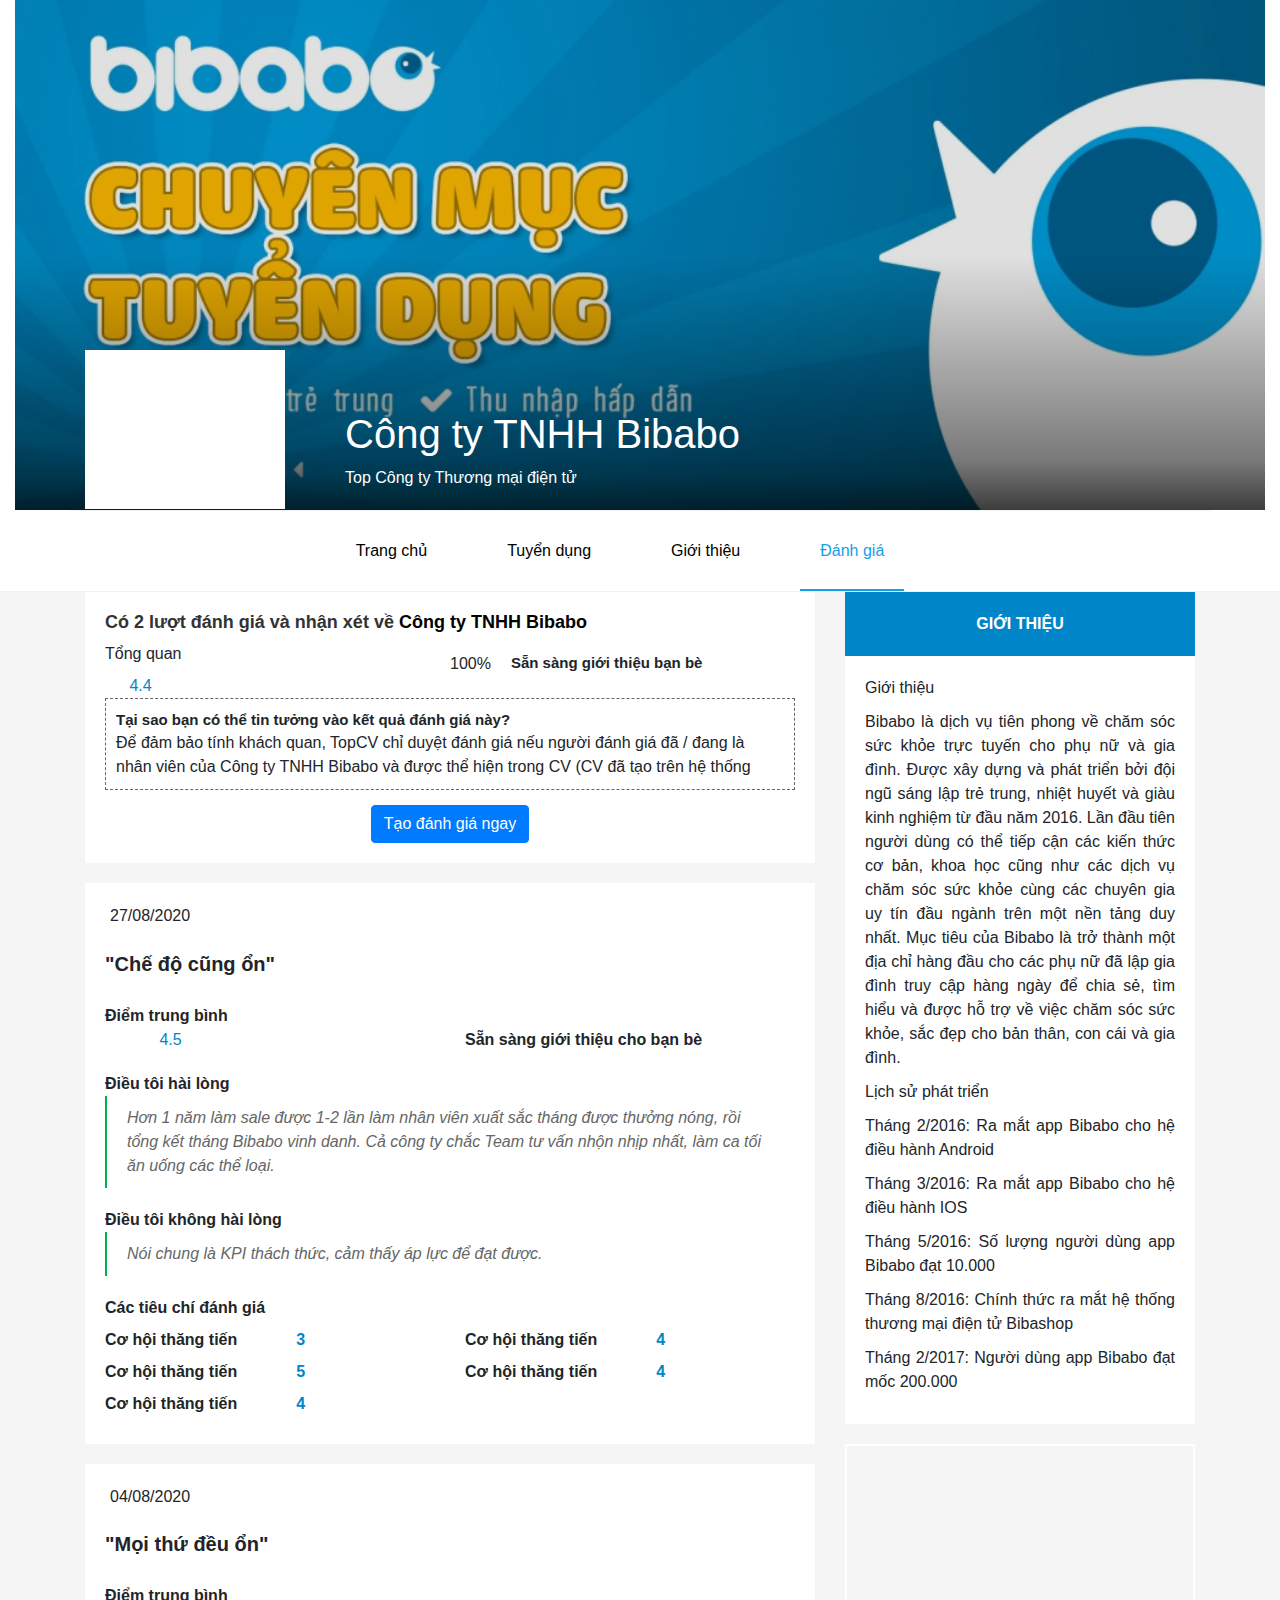
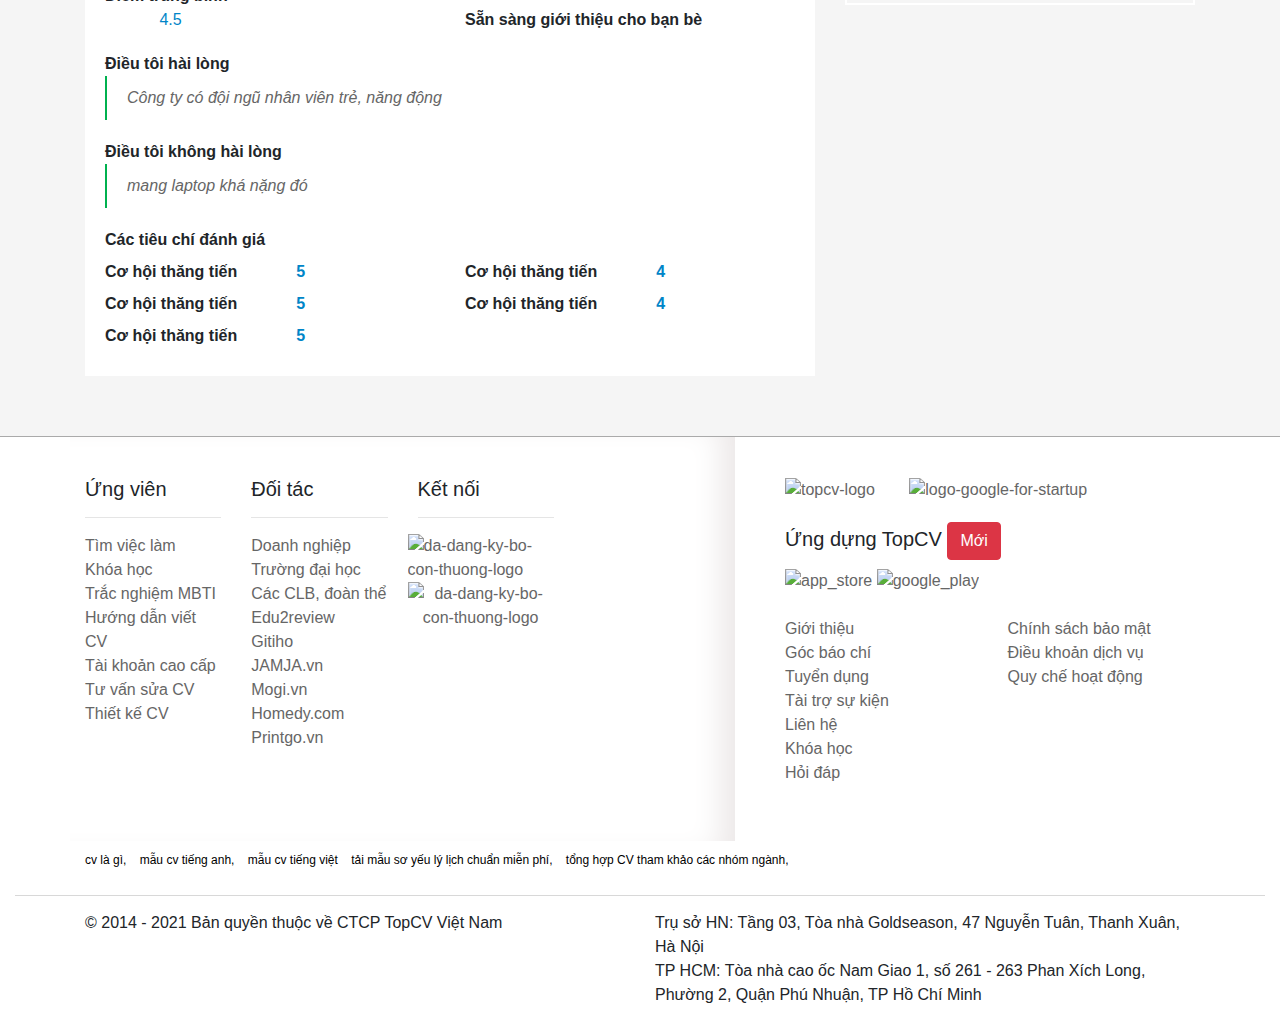
==== commit de0d6163: "fix" ====
--- a/danhgia.html
+++ b/danhgia.html
@@ -51,7 +51,8 @@
         </div>
     </div>
     <div id="main">
-        <div class="container" style="max-width: initial;">
+        <!-- <div class="container" style="max-width: initial;"> -->
+        <div class="container" >
             <div id="review">
                 <div class="row">
                     <div class="col-md-8 col-xs-12">
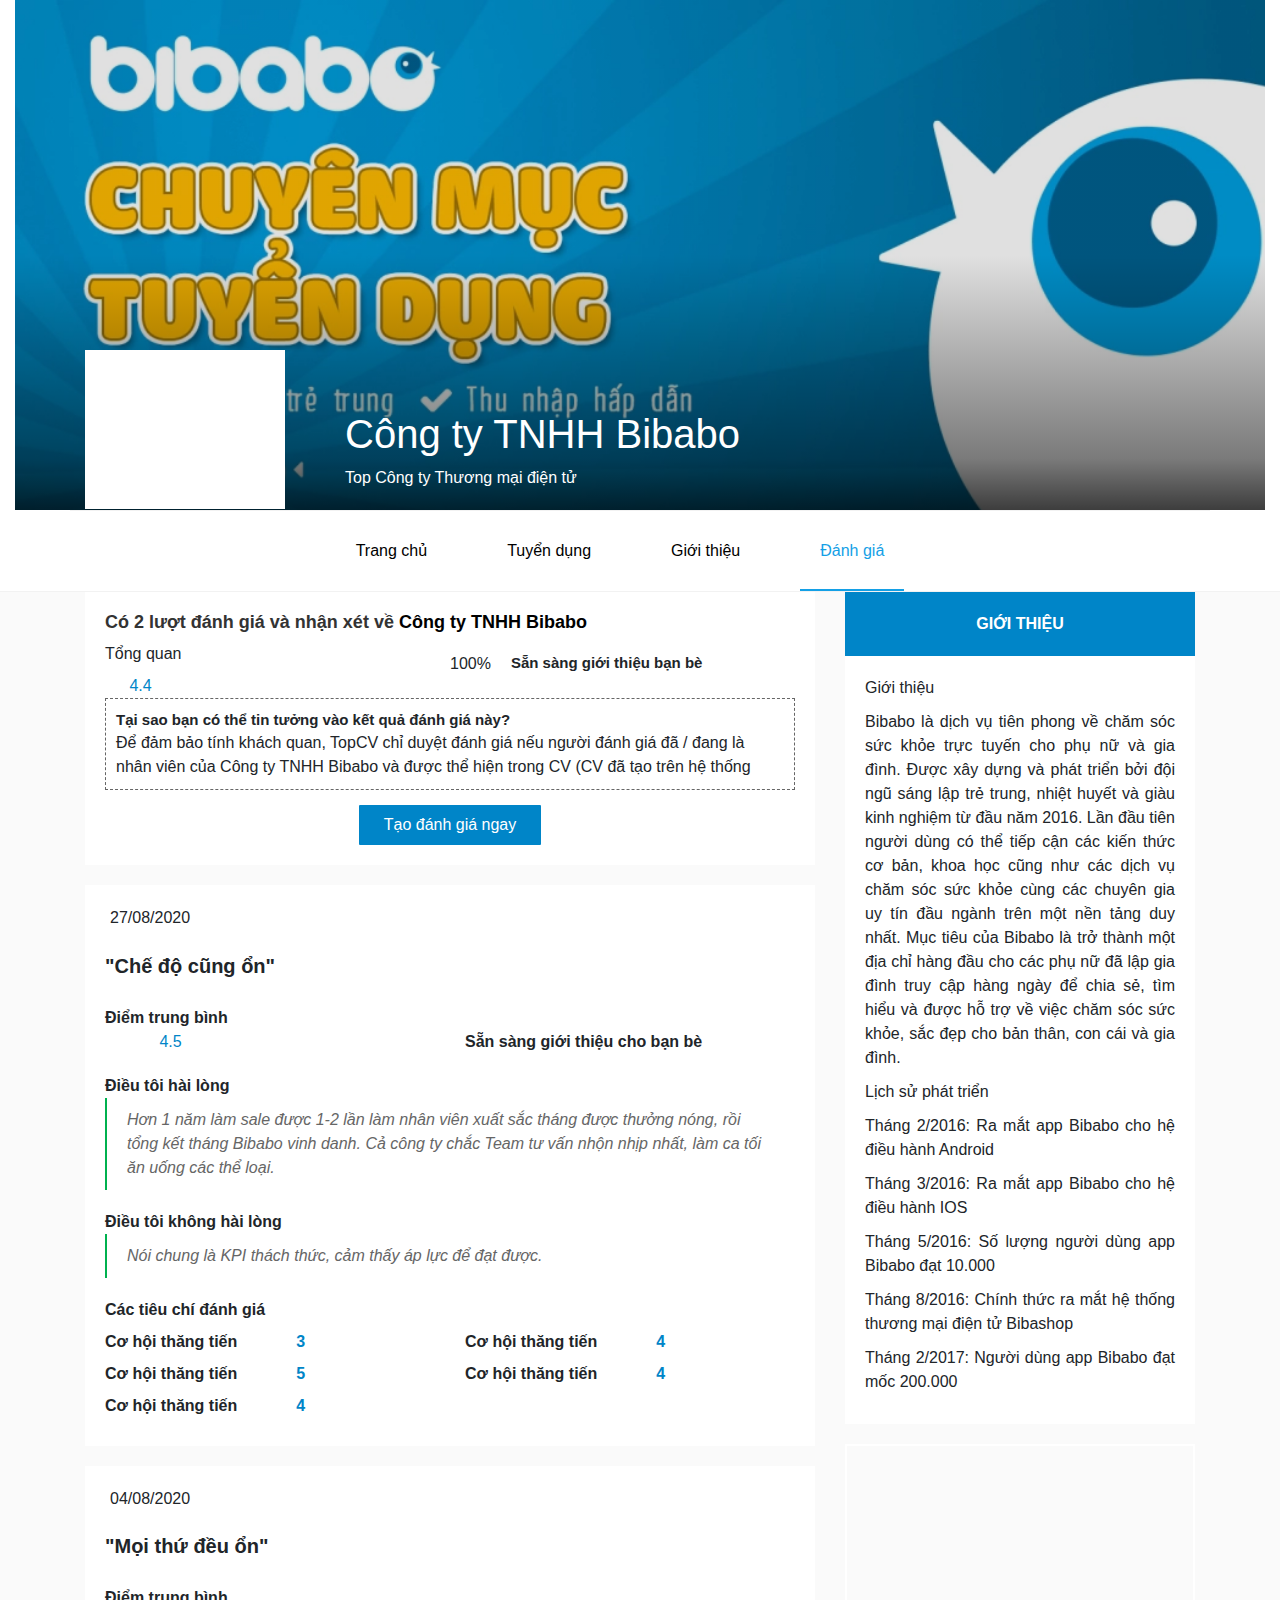
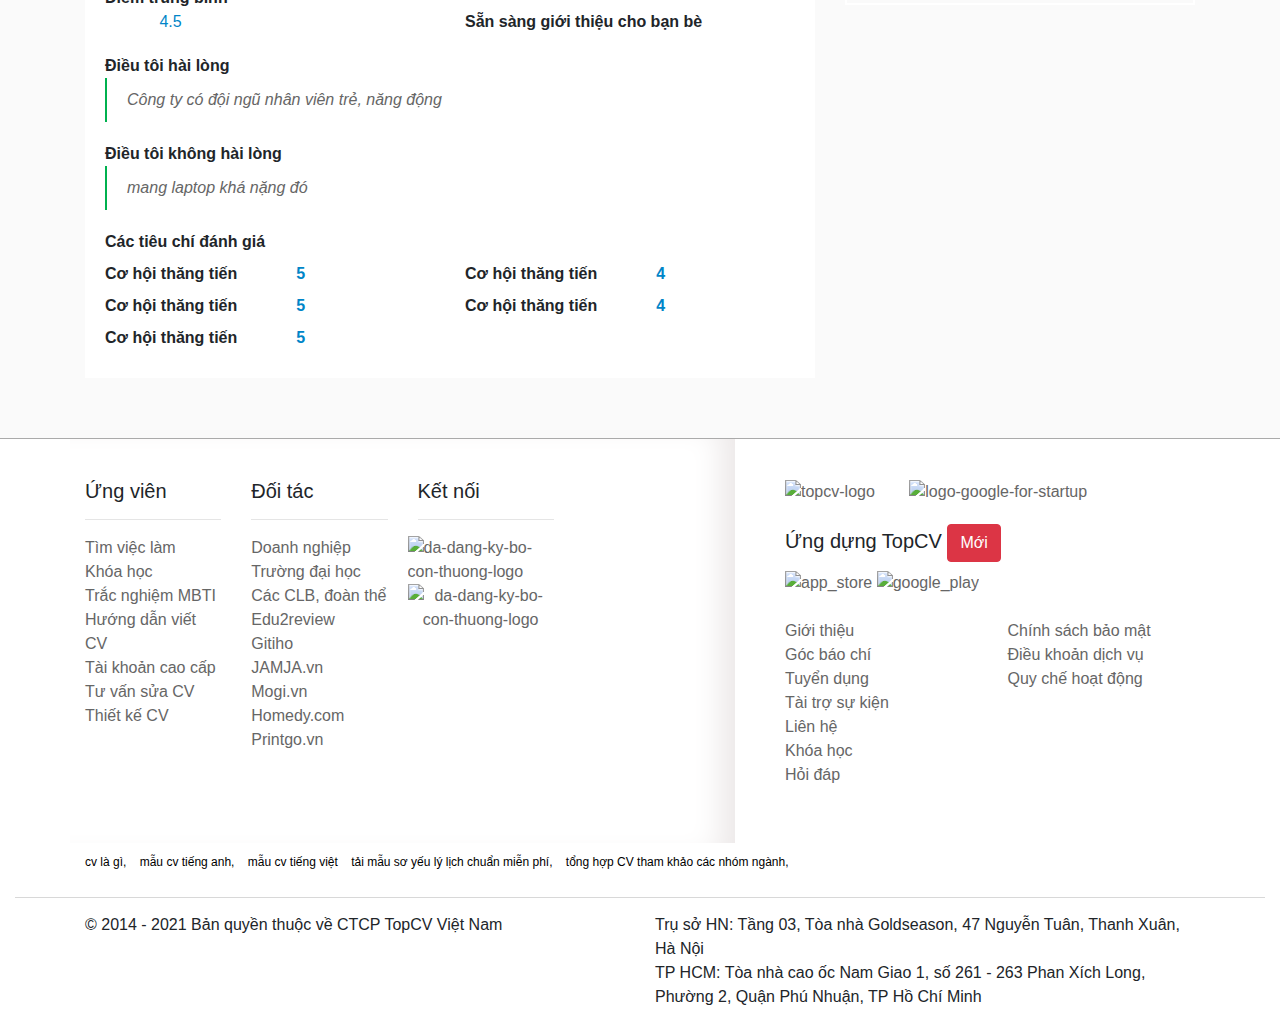
==== commit b8d78f56: "fix css" ====
--- a/danhgia.html
+++ b/danhgia.html
@@ -93,7 +93,7 @@
                                 nhân viên của Công ty TNHH Bibabo và được thể hiện trong CV (CV đã tạo trên hệ thống
                             </div>
                             <div class="text-center">
-                                <a href="" class="btn btn-primary">Tạo đánh giá ngay</a>
+                                <a href="" class="btn btn-premium">Tạo đánh giá ngay</a>
                             </div>
                         </div>
                         <div class="box box_white">
--- a/css/myCSS.css
+++ b/css/myCSS.css
@@ -20,9 +20,23 @@
 ul {
   padding-left: 0;
 }
-.container{
-  /* max-width: initial; */
-}
+.btn-premium{
+  background-color: #0085c8;
+  border-color: #61d1ff;
+  border-radius: 1px;
+  color: #fff;
+  border: none;
+  padding: 8px 25px;
+}
+.btn-premium:hover, .btn-premium:focus{
+  background-color: #61d1ff;
+  color: #fff;
+  outline: none;
+}
+
+/* .container{
+  max-width: initial;
+} */
 #header {
   border-bottom: 1px solid #f2f2f2;
   /* margin-bottom: 20px; */
@@ -98,6 +112,11 @@
 }
 #menu {
   border-top: 1px solid #f2f2f2;
+  /* position: fixed;
+  top: 0;
+  left: 0;
+  width: 100%;
+  z-index: 10; */
 }
 #menu li {
   display: inline-block;
@@ -140,7 +159,7 @@
 } */
 #main {
   padding-bottom: 40px;
-  background-color: #f5f5f5;
+  background-color: #fafafa;
 }
 .main_top {
   text-align: center;
@@ -150,6 +169,7 @@
   width: 420px;
   max-width: 80%;
   border-top: 1px solid #aaa;
+  margin: 20px auto;
 }
 .main_bottom .wrapper-item {
   padding: 15px;
@@ -157,21 +177,21 @@
 .main_bottom .item {
   padding: 15px 20px;
   background: #fff;
+  border: 1px solid #fafafa;
+  /* box-shadow: 0 1px 2px 1px rgb(206, 203, 203); */
+  color: #777;
+}
+.main_bottom .item:hover {
   box-shadow: 0 1px 2px 1px rgb(206, 203, 203);
-  color: #777;
-}
-.main_bottom .item:hover {
-  border: 1px solid #b3b3b3;
+  /* border: 1px solid #b3b3b3; */
 }
 .main_bottom .item .title {
   text-transform: uppercase;
   padding-bottom: 15px;
 }
 #infor {
-  margin: 40px 0px;
-}
-#infor {
-  background-color: #fff;
+  /* background-color: #fff; */
+  margin: 40px auto;
 }
 #infor .item-box {
   font-size: 16px;
@@ -180,12 +200,12 @@
 }
 #infor .icon-box {
   font-size: 100px;
-  color: #777;
+  color: #cacaca;
 }
 #infor .val-box {
   font-size: 30px;
   font-weight: 700;
-  color: #14a0e6;
+  color: #0085c8;
 }
 #product_content {
   padding: 10px 70px;
@@ -257,6 +277,13 @@
 .input-group{
   margin-bottom: 15px;
 }
+.input-group-text{
+  color: rgb(112, 112, 112); 
+  background-color: #fff; 
+  font-size: 11px; 
+  line-height: 18px; 
+  color: #444;
+}
 /* ---------------- */
 /* gioithieu.html */
 .border_wrapper {
@@ -271,7 +298,7 @@
   padding-bottom: 40px;
 }
 #policy .policy_box {
-  min-height: 500px;
+  min-height: 400px;
   background: #fff;
   padding: 25px 20px;
   box-shadow: 0 1px 2px 2px #eee;
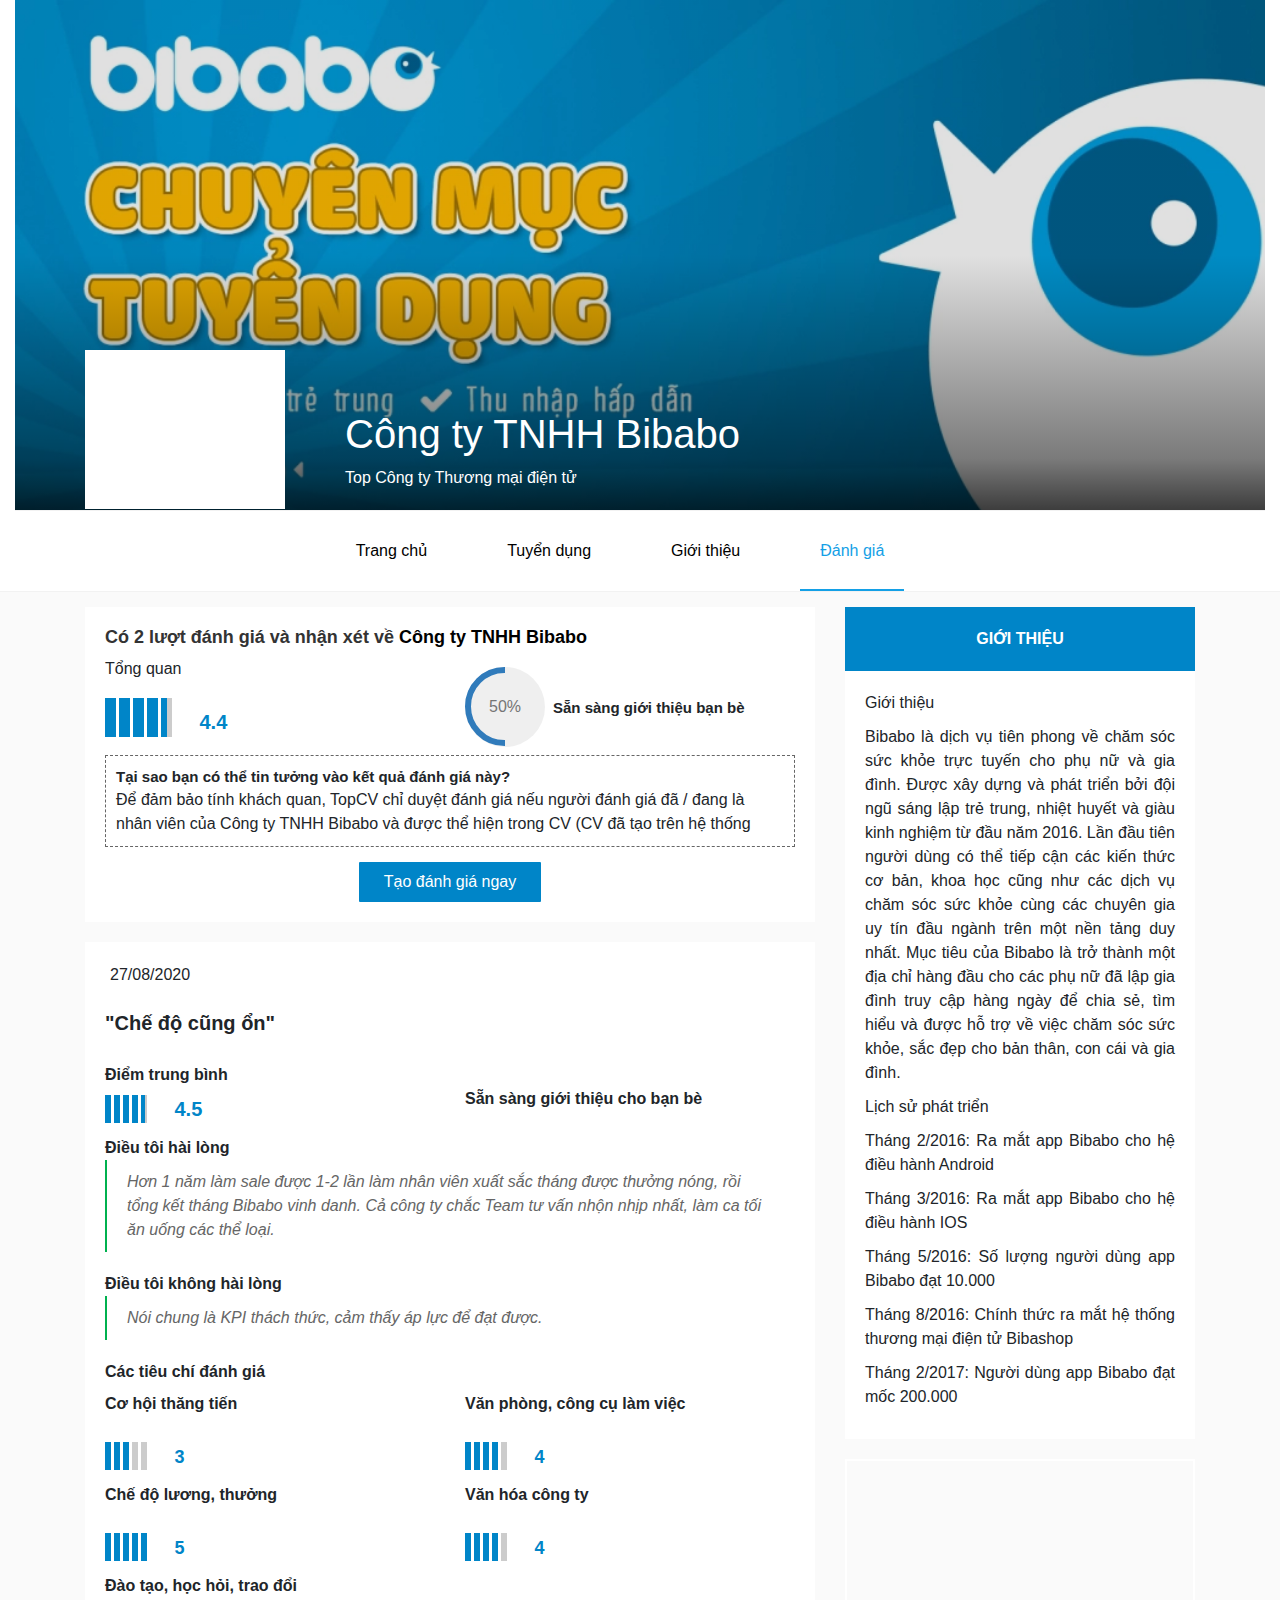
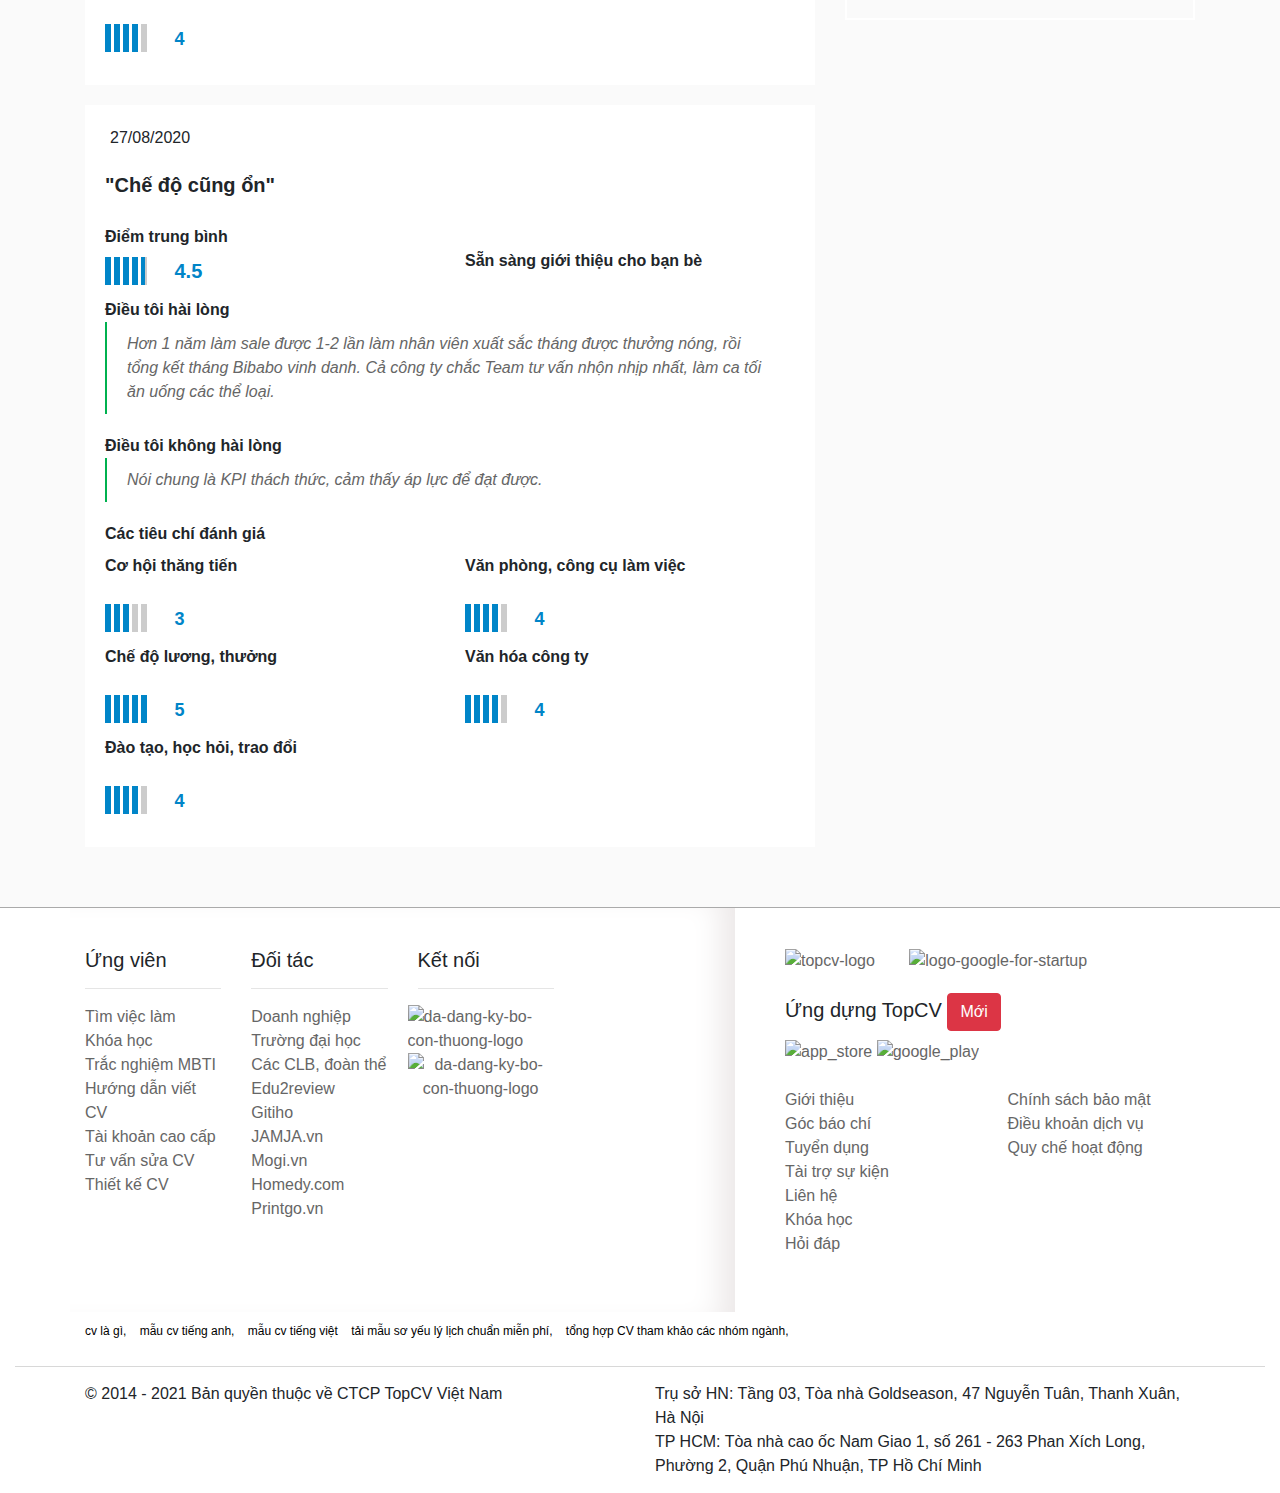
==== commit d328fcba: "fix menu" ====
--- a/danhgia.html
+++ b/danhgia.html
@@ -13,7 +13,17 @@
     <link rel="stylesheet" href="https://pro.fontawesome.com/releases/v5.10.0/css/all.css"
         integrity="sha384-AYmEC3Yw5cVb3ZcuHtOA93w35dYTsvhLPVnYs9eStHfGJvOvKxVfELGroGkvsg+p" crossorigin="anonymous" />
     <link rel="stylesheet" href="css/myCSS.css">
+    <script src="js/jquery-1.12.4.min.js"></script>
+    <script src="js/bootstrap.min.js"></script>
+    <script>
+        $(window).scroll(function () {
+            var sticky = $('.sticky'),
+                scroll = $(window).scrollTop();
 
+            if (scroll >= 508) sticky.addClass('fixed');
+            else sticky.removeClass('fixed');
+        });
+    </script>
 </head>
 
 <body>
@@ -33,26 +43,28 @@
                 </div>
             </div>
         </div>
-        <div class="container" id="menu">
-            <ul class="nav justify-content-center ">
-                <li class="nav-item">
-                    <a class="nav-link " href="index.html">Trang chủ</a>
-                </li>
-                <li class="nav-item">
-                    <a class="nav-link " href="tuyendung.html">Tuyển dụng</a>
-                </li>
-                <li class="nav-item">
-                    <a class="nav-link " href="gioithieu.html">Giới thiệu</a>
-                </li>
-                <li class="nav-item">
-                    <a class="nav-link active" href="danhgia.html">Đánh giá</a>
-                </li>
-            </ul>
+        <div class="sticky">
+            <div class="container">
+                <ul class="nav justify-content-center ">
+                    <li class="nav-item">
+                        <a class="nav-link " href="index.html">Trang chủ</a>
+                    </li>
+                    <li class="nav-item">
+                        <a class="nav-link " href="tuyendung.html">Tuyển dụng</a>
+                    </li>
+                    <li class="nav-item">
+                        <a class="nav-link " href="gioithieu.html">Giới thiệu</a>
+                    </li>
+                    <li class="nav-item">
+                        <a class="nav-link active" href="danhgia.html">Đánh giá</a>
+                    </li>
+                </ul>
+            </div>
         </div>
     </div>
     <div id="main">
         <!-- <div class="container" style="max-width: initial;"> -->
-        <div class="container" >
+        <div class="container">
             <div id="review">
                 <div class="row">
                     <div class="col-md-8 col-xs-12">
@@ -60,30 +72,40 @@
                             <h2 style="font-size: 18px; font-weight: bold; color: #333;">Có 2 lượt đánh giá và nhận xét
                                 về <a href="#">Công ty TNHH Bibabo</a></h2>
                             <div class="row">
-                                <div class="col-sm-6 col-xs-12">
-                                    <div>
-                                        <label for="">Tổng quan</label>
-                                    </div>
-                                    <div class="rating" style="margin-top: 5px; display: inline-block;">
-                                        <span>
-                                            <i class="fas fa-star"></i>
-                                            <i class="fas fa-star"></i>
-                                            <i class="fas fa-star"></i>
-                                            <i class="fas fa-star"></i>
-                                            <i class="far fa-star-half"></i>
-                                        </span>
-                                    </div>
-                                    <span
-                                        style="display: inline-block; margin-left: 20px; margin-top: 0px; color: #0085c8">4.4</span>
+                                <div class="col-sm-6 col-xs-12 review-box">
+                                    <div class="rating">
+                                        <div>
+                                            <label for="">Tổng quan</label>
+                                        </div>
+                                        <div class="rating-stars" style="margin-top: 5px; display: inline-block;">
+                                            <span class="star-bar">
+                                                <i class="fas fa-star"></i>
+                                                <i class="fas fa-star"></i>
+                                                <i class="fas fa-star"></i>
+                                                <i class="fas fa-star"></i>
+                                                <i class="fas fa-star"></i>
+                                                <span style="width: 88%;" class="active-star">
+                                                    <i class="fas fa-star active bg-premium"></i>
+                                                    <i class="fas fa-star active bg-premium"></i>
+                                                    <i class="fas fa-star active bg-premium"></i>
+                                                    <i class="fas fa-star active bg-premium"></i>
+                                                    <i class="fas fa-star active bg-premium"></i>
+                                                </span>
+                                            </span>
+                                        </div>
+                                        <span
+                                            style="display: inline-block; margin-left: 20px; margin-top: 0px; color: #0085c8; font-size: 20px;font-weight: 600;">4.4</span>
+                                    </div>
                                 </div>
                                 <div class="col-sm-6 col-xs-12" style="margin-top: 10px;">
-                                    <div class="row">
-                                        <div class="col-xs-4"><span id="c100">100%</span></div>
-                                        <div class="col-xs-8"
-                                            style="margin: 0 20px;; font-size: 15px;font-weight: bold;">
-                                            Sẵn sàng giới thiệu bạn bè
-                                        </div>
-                                    </div>
+                                    <div class="c100 p100 small">
+                                        <span>50%</span>
+                                        <div class="slicer">
+                                            <div class="bar border-premium"></div>
+                                            <div class="border-premium fill"></div>
+                                        </div>
+                                    </div>
+                                    <div class="review-overall-text bold"> Sẵn sàng giới thiệu bạn bè</div>
                                 </div>
                             </div>
                             <div style="border: 1px dashed #666; padding: 10px; margin-bottom: 15px;">
@@ -107,22 +129,31 @@
                             <strong>Điểm trung bình</strong>
                             <div class="row" style="padding-bottom: 10px;">
                                 <div class="col-sm-6">
-                                    <div class="rating" style="margin: 5px 15px; display: inline-block;">
-                                        <span>
-                                            <i class="fas fa-star"></i>
-                                            <i class="fas fa-star"></i>
-                                            <i class="fas fa-star"></i>
-                                            <i class="fas fa-star"></i>
-                                            <i class="far fa-star-half"></i>
-                                        </span>
-                                    </div>
-                                    <span
-                                        style="display: inline-block; margin-left: 20px; margin-top: 0px; color: #0085c8">4.5</span>
+                                    <div class="rating">
+                                        <div class="rating-stars" style="margin-top: 5px; display: inline-block;">
+                                            <span class="star-bar">
+                                                <i class="fas fa-star"></i>
+                                                <i class="fas fa-star"></i>
+                                                <i class="fas fa-star"></i>
+                                                <i class="fas fa-star"></i>
+                                                <i class="fas fa-star"></i>
+                                                <span style="width: 88%;" class="active-star">
+                                                    <i class="fas fa-star active bg-premium"></i>
+                                                    <i class="fas fa-star active bg-premium"></i>
+                                                    <i class="fas fa-star active bg-premium"></i>
+                                                    <i class="fas fa-star active bg-premium"></i>
+                                                    <i class="fas fa-star active bg-premium"></i>
+                                                </span>
+                                            </span>
+                                        </div>
+                                        <span
+                                            style="display: inline-block; margin-left: 20px; margin-top: 0px; color: #0085c8; font-size: 20px;font-weight: 600;">4.5</span>
+                                    </div>
                                 </div>
                                 <div class="col-sm-6">
                                     <div class="recommed">
                                         <p>
-                                            <i class="fas fa-thumbs-up"
+                                            <i class="fas fa-thumbs-up text-premium "
                                                 style="margin-right: 10px; font-size: 25px; float: left"></i><strong>Sẵn
                                                 sàng giới thiệu cho bạn bè</strong>
                                         </p>
@@ -139,105 +170,169 @@
                             </div>
                             <label for="" style="display: block; font-weight: bold;">Các tiêu chí đánh giá</label>
                             <div class="row" style="font-weight: bold;">
-                                <div class="col-sm-6 col-xs-12">
+                                <div class="col-sm-6 col-xs-12 rate-block">
                                     <label for="">Cơ hội thăng tiến</label>
-                                    <div class="rating" style="margin: 5px 15px; display: inline-block;">
-                                        <span>
-                                            <i class="fas fa-star"></i>
-                                            <i class="fas fa-star"></i>
-                                            <i class="fas fa-star"></i>
-                                            <i class="far fa-star"></i>
-                                            <i class="far fa-star"></i>
-                                        </span>
-                                    </div>
-                                    <span
-                                        style="display: inline-block; margin-left: 20px; margin-top: 0px; color: #0085c8">3</span>
-                                </div>
-                                <div class="col-sm-6 col-xs-12">
-                                    <label for="">Cơ hội thăng tiến</label>
-                                    <div class="rating" style="margin: 5px 15px; display: inline-block;">
-                                        <span>
-                                            <i class="fas fa-star"></i>
-                                            <i class="fas fa-star"></i>
-                                            <i class="fas fa-star"></i>
-                                            <i class="fas fa-star"></i>
-                                            <i class="far fa-star"></i>
-                                        </span>
-                                    </div>
-                                    <span
-                                        style="display: inline-block; margin-left: 20px; margin-top: 0px; color: #0085c8">4</span>
-                                </div>
-                                <div class="col-sm-6 col-xs-12">
-                                    <label for="">Cơ hội thăng tiến</label>
-                                    <div class="rating" style="margin: 5px 15px; display: inline-block;">
-                                        <span>
-                                            <i class="fas fa-star"></i>
-                                            <i class="fas fa-star"></i>
-                                            <i class="fas fa-star"></i>
-                                            <i class="fas fa-star"></i>
-                                            <i class="fas fa-star"></i>
-                                        </span>
-                                    </div>
-                                    <span
-                                        style="display: inline-block; margin-left: 20px; margin-top: 0px; color: #0085c8">5</span>
-                                </div>
-                                <div class="col-sm-6 col-xs-12">
-                                    <label for="">Cơ hội thăng tiến</label>
-                                    <div class="rating" style="margin: 5px 15px; display: inline-block;">
-                                        <span>
-                                            <i class="fas fa-star"></i>
-                                            <i class="fas fa-star"></i>
-                                            <i class="fas fa-star"></i>
-                                            <i class="fas fa-star"></i>
-                                            <i class="far fa-star"></i>
-                                        </span>
-                                    </div>
-                                    <span
-                                        style="display: inline-block; margin-left: 20px; margin-top: 0px; color: #0085c8">4</span>
-                                </div>
-                                <div class="col-sm-6 col-xs-12">
-                                    <label for="">Cơ hội thăng tiến</label>
-                                    <div class="rating" style="margin: 5px 15px; display: inline-block;">
-                                        <span>
-                                            <i class="fas fa-star"></i>
-                                            <i class="fas fa-star"></i>
-                                            <i class="fas fa-star"></i>
-                                            <i class="fas fa-star"></i>
-                                            <i class="far fa-star"></i>
-                                        </span>
-                                    </div>
-                                    <span
-                                        style="display: inline-block; margin-left: 20px; margin-top: 0px; color: #0085c8">4</span>
+                                    <div class="rating-small">
+                                        <div class="rating">
+                                            <div class="rating-stars" style="margin-top: 5px; display: inline-block;">
+                                                <span class="star-bar">
+                                                    <i class="fas fa-star"></i>
+                                                    <i class="fas fa-star"></i>
+                                                    <i class="fas fa-star"></i>
+                                                    <i class="fas fa-star"></i>
+                                                    <i class="fas fa-star"></i>
+                                                    <span style="width: 60%;" class="active-star">
+                                                        <i class="fas fa-star active bg-premium"></i>
+                                                        <i class="fas fa-star active bg-premium"></i>
+                                                        <i class="fas fa-star active bg-premium"></i>
+                                                        <i class="fas fa-star active bg-premium"></i>
+                                                        <i class="fas fa-star active bg-premium"></i>
+                                                    </span>
+                                                </span>
+                                            </div>
+                                            <span
+                                                style="display: inline-block; margin-left: 20px; margin-top: 0px; color: #0085c8; font-size: 18px;font-weight: 600;">3</span>
+                                        </div>
+                                    </div>
+                                </div>
+                                <div class="col-sm-6 col-xs-12 rate-block">
+                                    <label for="">Văn phòng, công cụ làm việc</label>
+                                    <div class="rating-small">
+                                        <div class="rating">
+                                            <div class="rating-stars" style="margin-top: 5px; display: inline-block;">
+                                                <span class="star-bar">
+                                                    <i class="fas fa-star"></i>
+                                                    <i class="fas fa-star"></i>
+                                                    <i class="fas fa-star"></i>
+                                                    <i class="fas fa-star"></i>
+                                                    <i class="fas fa-star"></i>
+                                                    <span style="width: 80%;" class="active-star">
+                                                        <i class="fas fa-star active bg-premium"></i>
+                                                        <i class="fas fa-star active bg-premium"></i>
+                                                        <i class="fas fa-star active bg-premium"></i>
+                                                        <i class="fas fa-star active bg-premium"></i>
+                                                        <i class="fas fa-star active bg-premium"></i>
+                                                    </span>
+                                                </span>
+                                            </div>
+                                            <span
+                                                style="display: inline-block; margin-left: 20px; margin-top: 0px; color: #0085c8; font-size: 18px;font-weight: 600;">4</span>
+                                        </div>
+                                    </div>
+                                </div>
+                                <div class="col-sm-6 col-xs-12 rate-block">
+                                    <label for="">Chế độ lương, thưởng</label>
+                                    <div class="rating-small">
+                                        <div class="rating">
+                                            <div class="rating-stars" style="margin-top: 5px; display: inline-block;">
+                                                <span class="star-bar">
+                                                    <i class="fas fa-star"></i>
+                                                    <i class="fas fa-star"></i>
+                                                    <i class="fas fa-star"></i>
+                                                    <i class="fas fa-star"></i>
+                                                    <i class="fas fa-star"></i>
+                                                    <span style="width: 100%;" class="active-star">
+                                                        <i class="fas fa-star active bg-premium"></i>
+                                                        <i class="fas fa-star active bg-premium"></i>
+                                                        <i class="fas fa-star active bg-premium"></i>
+                                                        <i class="fas fa-star active bg-premium"></i>
+                                                        <i class="fas fa-star active bg-premium"></i>
+                                                    </span>
+                                                </span>
+                                            </div>
+                                            <span
+                                                style="display: inline-block; margin-left: 20px; margin-top: 0px; color: #0085c8; font-size: 18px;font-weight: 600;">5</span>
+                                        </div>
+                                    </div>
+                                </div>
+                                <div class="col-sm-6 col-xs-12 rate-block">
+                                    <label for="">Văn hóa công ty</label>
+                                    <div class="rating-small">
+                                        <div class="rating">
+                                            <div class="rating-stars" style="margin-top: 5px; display: inline-block;">
+                                                <span class="star-bar">
+                                                    <i class="fas fa-star"></i>
+                                                    <i class="fas fa-star"></i>
+                                                    <i class="fas fa-star"></i>
+                                                    <i class="fas fa-star"></i>
+                                                    <i class="fas fa-star"></i>
+                                                    <span style="width: 80%;" class="active-star">
+                                                        <i class="fas fa-star active bg-premium"></i>
+                                                        <i class="fas fa-star active bg-premium"></i>
+                                                        <i class="fas fa-star active bg-premium"></i>
+                                                        <i class="fas fa-star active bg-premium"></i>
+                                                        <i class="fas fa-star active bg-premium"></i>
+                                                    </span>
+                                                </span>
+                                            </div>
+                                            <span
+                                                style="display: inline-block; margin-left: 20px; margin-top: 0px; color: #0085c8; font-size: 18px;font-weight: 600;">4</span>
+                                        </div>
+                                    </div>
+                                </div>
+                                <div class="col-sm-6 col-xs-12 rate-block">
+                                    <label for="">Đào tạo, học hỏi, trao đổi</label>
+                                    <div class="rating-small">
+                                        <div class="rating">
+                                            <div class="rating-stars" style="margin-top: 5px; display: inline-block;">
+                                                <span class="star-bar">
+                                                    <i class="fas fa-star"></i>
+                                                    <i class="fas fa-star"></i>
+                                                    <i class="fas fa-star"></i>
+                                                    <i class="fas fa-star"></i>
+                                                    <i class="fas fa-star"></i>
+                                                    <span style="width: 80%;" class="active-star">
+                                                        <i class="fas fa-star active bg-premium"></i>
+                                                        <i class="fas fa-star active bg-premium"></i>
+                                                        <i class="fas fa-star active bg-premium"></i>
+                                                        <i class="fas fa-star active bg-premium"></i>
+                                                        <i class="fas fa-star active bg-premium"></i>
+                                                    </span>
+                                                </span>
+                                            </div>
+                                            <span
+                                                style="display: inline-block; margin-left: 20px; margin-top: 0px; color: #0085c8; font-size: 18px;font-weight: 600;">4</span>
+                                        </div>
+                                    </div>
                                 </div>
                             </div>
                         </div>
                         <div class="box box_white">
                             <div style="margin-bottom:20px">
                                 <i class="far fa-calendar-alt"
-                                    style="color:#0085c8 ;margin-right: 5px;font-size: 17px;"></i>04/08/2020
+                                    style="color:#0085c8 ;margin-right: 5px;font-size: 17px;"></i>27/08/2020
                             </div>
                             <div class="review_title">
-                                <strong>"Mọi thứ đều ổn"</strong>
+                                <strong>"Chế độ cũng ổn"</strong>
                             </div>
                             <strong>Điểm trung bình</strong>
                             <div class="row" style="padding-bottom: 10px;">
                                 <div class="col-sm-6">
-                                    <div class="rating" style="margin: 5px 15px; display: inline-block;">
-                                        <span>
-                                            <i class="fas fa-star"></i>
-                                            <i class="fas fa-star"></i>
-                                            <i class="fas fa-star"></i>
-                                            <i class="fas fa-star"></i>
-                                            <i class="far fa-star-half"></i>
-                                        </span>
-                                    </div>
-                                    <span
-                                        style="display: inline-block; margin-left: 20px; margin-top: 0px; color: #0085c8">4.5</span>
+                                    <div class="rating">
+                                        <div class="rating-stars" style="margin-top: 5px; display: inline-block;">
+                                            <span class="star-bar">
+                                                <i class="fas fa-star"></i>
+                                                <i class="fas fa-star"></i>
+                                                <i class="fas fa-star"></i>
+                                                <i class="fas fa-star"></i>
+                                                <i class="fas fa-star"></i>
+                                                <span style="width: 88%;" class="active-star">
+                                                    <i class="fas fa-star active bg-premium"></i>
+                                                    <i class="fas fa-star active bg-premium"></i>
+                                                    <i class="fas fa-star active bg-premium"></i>
+                                                    <i class="fas fa-star active bg-premium"></i>
+                                                    <i class="fas fa-star active bg-premium"></i>
+                                                </span>
+                                            </span>
+                                        </div>
+                                        <span
+                                            style="display: inline-block; margin-left: 20px; margin-top: 0px; color: #0085c8; font-size: 20px;font-weight: 600;">4.5</span>
+                                    </div>
                                 </div>
                                 <div class="col-sm-6">
                                     <div class="recommed">
                                         <p>
-                                            <i class="fas fa-thumbs-up"
+                                            <i class="fas fa-thumbs-up text-premium "
                                                 style="margin-right: 10px; font-size: 25px; float: left"></i><strong>Sẵn
                                                 sàng giới thiệu cho bạn bè</strong>
                                         </p>
@@ -246,93 +341,148 @@
                             </div>
                             <div class="review_text">
                                 <strong>Điều tôi hài lòng</strong>
-                                <blockquote>Công ty có đội ngũ nhân viên trẻ, năng động</blockquote>
+                                <blockquote>Hơn 1 năm làm sale được 1-2 lần làm nhân viên xuất sắc tháng được thưởng
+                                    nóng, rồi tổng kết tháng Bibabo vinh danh. Cả công ty chắc Team tư vấn nhộn nhịp
+                                    nhất, làm ca tối ăn uống các thể loại. </blockquote>
                                 <strong>Điều tôi không hài lòng</strong>
-                                <blockquote>mang laptop khá nặng đó</blockquote>
+                                <blockquote>Nói chung là KPI thách thức, cảm thấy áp lực để đạt được.</blockquote>
                             </div>
                             <label for="" style="display: block; font-weight: bold;">Các tiêu chí đánh giá</label>
                             <div class="row" style="font-weight: bold;">
-                                <div class="col-sm-6 col-xs-12">
+                                <div class="col-sm-6 col-xs-12 rate-block">
                                     <label for="">Cơ hội thăng tiến</label>
-                                    <div class="rating" style="margin: 5px 15px; display: inline-block;">
-                                        <span>
-                                            <i class="fas fa-star"></i>
-                                            <i class="fas fa-star"></i>
-                                            <i class="fas fa-star"></i>
-                                            <i class="fas fa-star"></i>
-                                            <i class="fas fa-star"></i>
-                                        </span>
-                                    </div>
-                                    <span
-                                        style="display: inline-block; margin-left: 20px; margin-top: 0px; color: #0085c8">5</span>
-                                </div>
-                                <div class="col-sm-6 col-xs-12">
-                                    <label for="">Cơ hội thăng tiến</label>
-                                    <div class="rating" style="margin: 5px 15px; display: inline-block;">
-                                        <span>
-                                            <i class="fas fa-star"></i>
-                                            <i class="fas fa-star"></i>
-                                            <i class="fas fa-star"></i>
-                                            <i class="fas fa-star"></i>
-                                            <i class="far fa-star"></i>
-                                        </span>
-                                    </div>
-                                    <span
-                                        style="display: inline-block; margin-left: 20px; margin-top: 0px; color: #0085c8">4</span>
-                                </div>
-                                <div class="col-sm-6 col-xs-12">
-                                    <label for="">Cơ hội thăng tiến</label>
-                                    <div class="rating" style="margin: 5px 15px; display: inline-block;">
-                                        <span>
-                                            <i class="fas fa-star"></i>
-                                            <i class="fas fa-star"></i>
-                                            <i class="fas fa-star"></i>
-                                            <i class="fas fa-star"></i>
-                                            <i class="fas fa-star"></i>
-                                        </span>
-                                    </div>
-                                    <span
-                                        style="display: inline-block; margin-left: 20px; margin-top: 0px; color: #0085c8">5</span>
-                                </div>
-                                <div class="col-sm-6 col-xs-12">
-                                    <label for="">Cơ hội thăng tiến</label>
-                                    <div class="rating" style="margin: 5px 15px; display: inline-block;">
-                                        <span>
-                                            <i class="fas fa-star"></i>
-                                            <i class="fas fa-star"></i>
-                                            <i class="fas fa-star"></i>
-                                            <i class="fas fa-star"></i>
-                                            <i class="far fa-star"></i>
-                                        </span>
-                                    </div>
-                                    <span
-                                        style="display: inline-block; margin-left: 20px; margin-top: 0px; color: #0085c8">4</span>
-                                </div>
-                                <div class="col-sm-6 col-xs-12">
-                                    <label for="">Cơ hội thăng tiến</label>
-                                    <div class="rating" style="margin: 5px 15px; display: inline-block;">
-                                        <span>
-                                            <i class="fas fa-star"></i>
-                                            <i class="fas fa-star"></i>
-                                            <i class="fas fa-star"></i>
-                                            <i class="fas fa-star"></i>
-                                            <i class="fas fa-star"></i>
-                                        </span>
-                                    </div>
-                                    <span
-                                        style="display: inline-block; margin-left: 20px; margin-top: 0px; color: #0085c8">5</span>
+                                    <div class="rating-small">
+                                        <div class="rating">
+                                            <div class="rating-stars" style="margin-top: 5px; display: inline-block;">
+                                                <span class="star-bar">
+                                                    <i class="fas fa-star"></i>
+                                                    <i class="fas fa-star"></i>
+                                                    <i class="fas fa-star"></i>
+                                                    <i class="fas fa-star"></i>
+                                                    <i class="fas fa-star"></i>
+                                                    <span style="width: 60%;" class="active-star">
+                                                        <i class="fas fa-star active bg-premium"></i>
+                                                        <i class="fas fa-star active bg-premium"></i>
+                                                        <i class="fas fa-star active bg-premium"></i>
+                                                        <i class="fas fa-star active bg-premium"></i>
+                                                        <i class="fas fa-star active bg-premium"></i>
+                                                    </span>
+                                                </span>
+                                            </div>
+                                            <span
+                                                style="display: inline-block; margin-left: 20px; margin-top: 0px; color: #0085c8; font-size: 18px;font-weight: 600;">3</span>
+                                        </div>
+                                    </div>
+                                </div>
+                                <div class="col-sm-6 col-xs-12 rate-block">
+                                    <label for="">Văn phòng, công cụ làm việc</label>
+                                    <div class="rating-small">
+                                        <div class="rating">
+                                            <div class="rating-stars" style="margin-top: 5px; display: inline-block;">
+                                                <span class="star-bar">
+                                                    <i class="fas fa-star"></i>
+                                                    <i class="fas fa-star"></i>
+                                                    <i class="fas fa-star"></i>
+                                                    <i class="fas fa-star"></i>
+                                                    <i class="fas fa-star"></i>
+                                                    <span style="width: 80%;" class="active-star">
+                                                        <i class="fas fa-star active bg-premium"></i>
+                                                        <i class="fas fa-star active bg-premium"></i>
+                                                        <i class="fas fa-star active bg-premium"></i>
+                                                        <i class="fas fa-star active bg-premium"></i>
+                                                        <i class="fas fa-star active bg-premium"></i>
+                                                    </span>
+                                                </span>
+                                            </div>
+                                            <span
+                                                style="display: inline-block; margin-left: 20px; margin-top: 0px; color: #0085c8; font-size: 18px;font-weight: 600;">4</span>
+                                        </div>
+                                    </div>
+                                </div>
+                                <div class="col-sm-6 col-xs-12 rate-block">
+                                    <label for="">Chế độ lương, thưởng</label>
+                                    <div class="rating-small">
+                                        <div class="rating">
+                                            <div class="rating-stars" style="margin-top: 5px; display: inline-block;">
+                                                <span class="star-bar">
+                                                    <i class="fas fa-star"></i>
+                                                    <i class="fas fa-star"></i>
+                                                    <i class="fas fa-star"></i>
+                                                    <i class="fas fa-star"></i>
+                                                    <i class="fas fa-star"></i>
+                                                    <span style="width: 100%;" class="active-star">
+                                                        <i class="fas fa-star active bg-premium"></i>
+                                                        <i class="fas fa-star active bg-premium"></i>
+                                                        <i class="fas fa-star active bg-premium"></i>
+                                                        <i class="fas fa-star active bg-premium"></i>
+                                                        <i class="fas fa-star active bg-premium"></i>
+                                                    </span>
+                                                </span>
+                                            </div>
+                                            <span
+                                                style="display: inline-block; margin-left: 20px; margin-top: 0px; color: #0085c8; font-size: 18px;font-weight: 600;">5</span>
+                                        </div>
+                                    </div>
+                                </div>
+                                <div class="col-sm-6 col-xs-12 rate-block">
+                                    <label for="">Văn hóa công ty</label>
+                                    <div class="rating-small">
+                                        <div class="rating">
+                                            <div class="rating-stars" style="margin-top: 5px; display: inline-block;">
+                                                <span class="star-bar">
+                                                    <i class="fas fa-star"></i>
+                                                    <i class="fas fa-star"></i>
+                                                    <i class="fas fa-star"></i>
+                                                    <i class="fas fa-star"></i>
+                                                    <i class="fas fa-star"></i>
+                                                    <span style="width: 80%;" class="active-star">
+                                                        <i class="fas fa-star active bg-premium"></i>
+                                                        <i class="fas fa-star active bg-premium"></i>
+                                                        <i class="fas fa-star active bg-premium"></i>
+                                                        <i class="fas fa-star active bg-premium"></i>
+                                                        <i class="fas fa-star active bg-premium"></i>
+                                                    </span>
+                                                </span>
+                                            </div>
+                                            <span
+                                                style="display: inline-block; margin-left: 20px; margin-top: 0px; color: #0085c8; font-size: 18px;font-weight: 600;">4</span>
+                                        </div>
+                                    </div>
+                                </div>
+                                <div class="col-sm-6 col-xs-12 rate-block">
+                                    <label for="">Đào tạo, học hỏi, trao đổi</label>
+                                    <div class="rating-small">
+                                        <div class="rating">
+                                            <div class="rating-stars" style="margin-top: 5px; display: inline-block;">
+                                                <span class="star-bar">
+                                                    <i class="fas fa-star"></i>
+                                                    <i class="fas fa-star"></i>
+                                                    <i class="fas fa-star"></i>
+                                                    <i class="fas fa-star"></i>
+                                                    <i class="fas fa-star"></i>
+                                                    <span style="width: 80%;" class="active-star">
+                                                        <i class="fas fa-star active bg-premium"></i>
+                                                        <i class="fas fa-star active bg-premium"></i>
+                                                        <i class="fas fa-star active bg-premium"></i>
+                                                        <i class="fas fa-star active bg-premium"></i>
+                                                        <i class="fas fa-star active bg-premium"></i>
+                                                    </span>
+                                                </span>
+                                            </div>
+                                            <span
+                                                style="display: inline-block; margin-left: 20px; margin-top: 0px; color: #0085c8; font-size: 18px;font-weight: 600;">4</span>
+                                        </div>
+                                    </div>
                                 </div>
                             </div>
                         </div>
                         <div class="clearfix"></div>
-
                     </div>
                     <div class="col-md-4 col-xs-12">
                         <div class="title_contact">
                             Giới thiệu
                         </div>
-                        <div class="content_contact box_white"
-                            style="text-align: justify; padding: 20px; margin-bottom: 20px;">
+                        <div class="content_contact box_white" style="text-align: justify; padding: 20px; margin-bottom: 20px;">
                             <p>Giới thiệu</p>
                             <p>Bibabo là dịch vụ tiên phong về chăm sóc sức khỏe trực tuyến cho phụ nữ và gia đình. Được
                                 xây dựng và phát triển bởi đội ngũ sáng lập trẻ trung, nhiệt huyết và giàu kinh nghiệm
@@ -358,6 +508,8 @@
                 </div>
             </div>
         </div>
+    </div>
+    </div>
     </div>
     <div class="container-fluid" id="footer">
         <div id="footer_top">
--- a/css/myCSS.css
+++ b/css/myCSS.css
@@ -20,7 +20,7 @@
 ul {
   padding-left: 0;
 }
-.btn-premium{
+.btn-premium {
   background-color: #0085c8;
   border-color: #61d1ff;
   border-radius: 1px;
@@ -28,7 +28,8 @@
   border: none;
   padding: 8px 25px;
 }
-.btn-premium:hover, .btn-premium:focus{
+.btn-premium:hover,
+.btn-premium:focus {
   background-color: #61d1ff;
   color: #fff;
   outline: none;
@@ -110,20 +111,30 @@
     margin-top: 0;
   }
 }
-#menu {
+
+.sticky {
   border-top: 1px solid #f2f2f2;
-  /* position: fixed;
+  background-color: #fff;
+  /* position: -webkit-sticky;
+  position: sticky;
   top: 0;
   left: 0;
   width: 100%;
   z-index: 10; */
 }
-#menu li {
+.fixed {
+  position: fixed;
+  top: 0;
+  left: 0;
+  width: 100%;
+  z-index: 10;
+}
+.sticky li {
   display: inline-block;
   margin-right: 40px;
   font-size: 16px;
 }
-#menu li a {
+.sticky li a {
   display: inline-block;
   padding: 20px;
   text-decoration: none;
@@ -131,22 +142,22 @@
   height: 80px;
   color: #000000;
 }
-#menu li a.active {
+.sticky li a.active {
   color: #14a0e6;
   border-bottom: 2px solid #14a0e6;
 }
-#menu li a:hover {
+.sticky li a:hover {
   color: #14a0e6;
   border-bottom: 2px solid #14a0e6;
 }
-@media (max-width: 767px){
-  #menu li {
+@media (max-width: 767px) {
+  .sticky li {
     margin-right: 10px;
     font-size: 14px;
   }
 }
-@media (max-width: 991px){
-  #menu li {
+@media (max-width: 991px) {
+  .sticky li {
     margin-right: 10px;
   }
 }
@@ -159,6 +170,7 @@
 } */
 #main {
   padding-bottom: 40px;
+  padding-top: 15px;
   background-color: #fafafa;
 }
 .main_top {
@@ -236,13 +248,13 @@
 .footer_top_right {
   padding: 40px 10px 40px 50px;
 }
-@media (min-width: 768px){
+@media (min-width: 768px) {
   #footer-top .footer_top_right {
     padding-left: 50px;
     float: right;
   }
 }
-@media (min-width: 768px){
+@media (min-width: 768px) {
   /* .col-sm-5 {
     width: 41.66666667%;
   } */
@@ -274,14 +286,14 @@
   /* padding: 20px; */
   margin-bottom: 20px;
 }
-.input-group{
+.input-group {
   margin-bottom: 15px;
 }
-.input-group-text{
-  color: rgb(112, 112, 112); 
-  background-color: #fff; 
-  font-size: 11px; 
-  line-height: 18px; 
+.input-group-text {
+  color: rgb(112, 112, 112);
+  background-color: #fff;
+  font-size: 11px;
+  line-height: 18px;
   color: #444;
 }
 /* ---------------- */
@@ -289,7 +301,7 @@
 .border_wrapper {
   border-right: 1px solid #c8c8c8;
 }
-@media (max-width: 991px){
+@media (max-width: 991px) {
   #infor .border_wrapper {
     border-right: none;
   }
@@ -326,6 +338,12 @@
 
 /* ---------------- */
 /* đánh giá.html */
+.bg-premium {
+  background-color: #0085c8 !important;
+}
+.text-premium {
+  color: #0085c8 !important;
+}
 .box {
   padding: 20px;
   margin-bottom: 20px;
@@ -336,6 +354,137 @@
 .review_title {
   font-size: 20px;
   margin-bottom: 25px;
+}
+#review .star-bar {
+  font-size: 0;
+  position: relative;
+  white-space: nowrap;
+  display: inline-block;
+  margin: 2px auto;
+}
+#review .review-box .rating i {
+  font-size: 30px;
+  padding: 4px 4px 2px 7px;
+}
+#review .rating i {
+  font-size: 20px;
+  padding: 3px;
+  color: #fff;
+  cursor: pointer;
+  background: #ccc;
+  margin-right: 3px;
+}
+#review .active-star {
+  display: block;
+  position: absolute;
+  top: 0;
+  left: 0;
+  bottom: 0;
+  z-index: 1;
+  overflow: hidden;
+}
+.c100.small {
+  font-size: 80px;
+}
+.c100 {
+  position: relative;
+  font-size: 120px;
+  width: 1em;
+  height: 1em;
+  -webkit-border-radius: 50%;
+  -moz-border-radius: 50%;
+  -ms-border-radius: 50%;
+  -o-border-radius: 50%;
+  border-radius: 50%;
+  float: left;
+  margin: 0 0.1em 0.1em 0;
+  background-color: #cccccc4f;
+}
+.small,
+small {
+  font-size: 85%;
+}
+#review .c100 > span {
+  color: #757575;
+}
+.c100 > span {
+  color: #757575;
+}
+.c100 > span {
+  position: absolute;
+  width: 100%;
+  z-index: 1;
+  left: 0;
+  top: 0;
+  width: 5em;
+  line-height: 5em;
+  font-size: 0.2em;
+  color: #ccc;
+  display: block;
+  text-align: center;
+  white-space: nowrap;
+  -webkit-transition-property: all;
+  -moz-transition-property: all;
+  -o-transition-property: all;
+  transition-property: all;
+  -webkit-transition-duration: 0.2s;
+  -moz-transition-duration: 0.2s;
+  -o-transition-duration: 0.2s;
+  transition-duration: 0.2s;
+  -webkit-transition-timing-function: ease-out;
+  -moz-transition-timing-function: ease-out;
+  -o-transition-timing-function: ease-out;
+  transition-timing-function: ease-out;
+}
+.c100 *,
+.c100 *:before,
+.c100 *:after {
+  -webkit-box-sizing: content-box;
+  -moz-box-sizing: content-box;
+  box-sizing: content-box;
+}
+.c100 .slice {
+  position: absolute;
+  width: 1em;
+  height: 1em;
+  clip: rect(0em, 1em, 1em, 0.5em);
+}
+.c100.p100 .bar {
+  -webkit-transform: rotate(360deg);
+  -moz-transform: rotate(360deg);
+  -ms-transform: rotate(360deg);
+  -o-transform: rotate(360deg);
+  transform: rotate(360deg);
+}
+.fill {
+  position: absolute;
+  border: 0.08em solid #307bbb;
+  width: 0.84em;
+  height: 0.84em;
+  clip: rect(0em, 0.5em, 1em, 0em);
+  -webkit-border-radius: 50%;
+  -moz-border-radius: 50%;
+  -ms-border-radius: 50%;
+  -o-border-radius: 50%;
+  border-radius: 50%;
+  -webkit-transform: rotate(0deg);
+  -moz-transform: rotate(0deg);
+  -ms-transform: rotate(0deg);
+  -o-transform: rotate(0deg);
+  transform: rotate(0deg);
+}
+#review .review-overall-text {
+  margin: 30px 0 0 -10px;
+  font-size: 15px;
+}
+.bold {
+  font-weight: bold;
+}
+.rate-block {
+  margin-bottom: 10px;
+}
+#review .rating-small {
+  margin-top: 10px;
 }
 blockquote {
   font-size: inherit;
